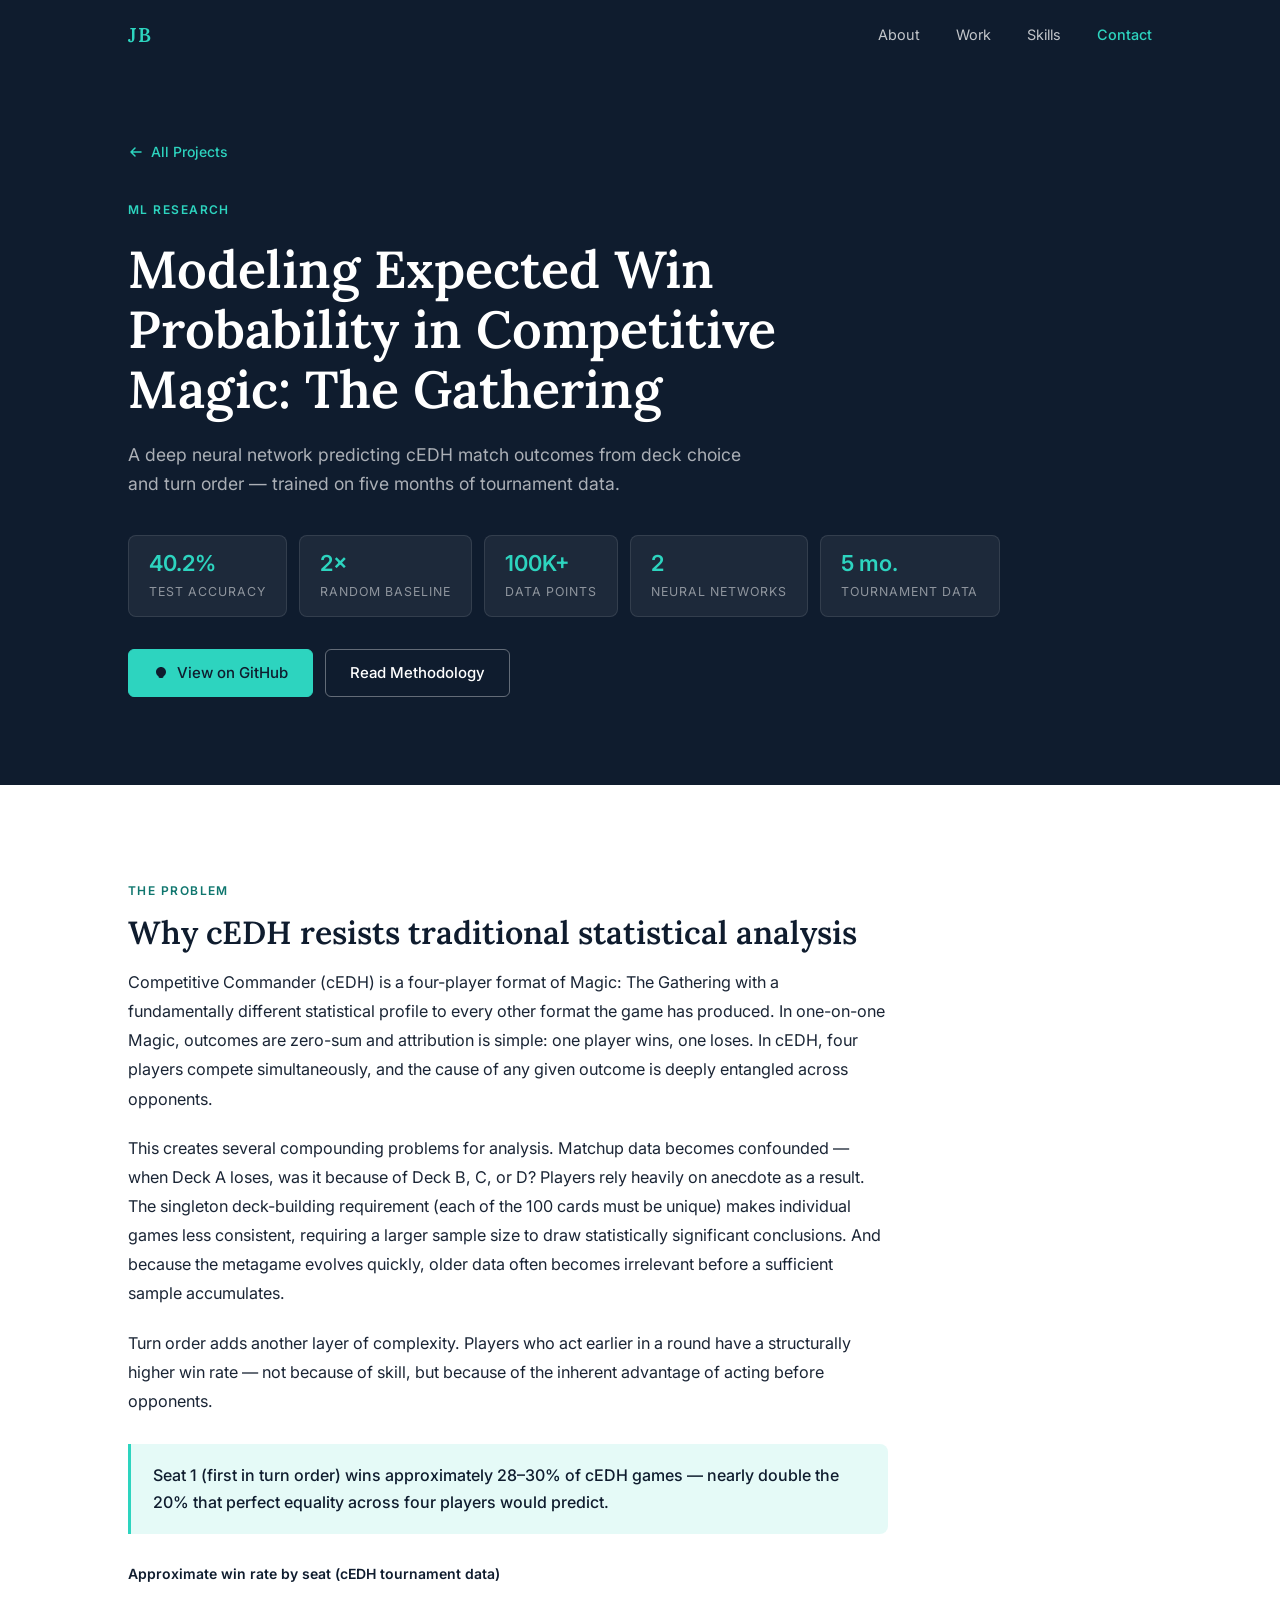
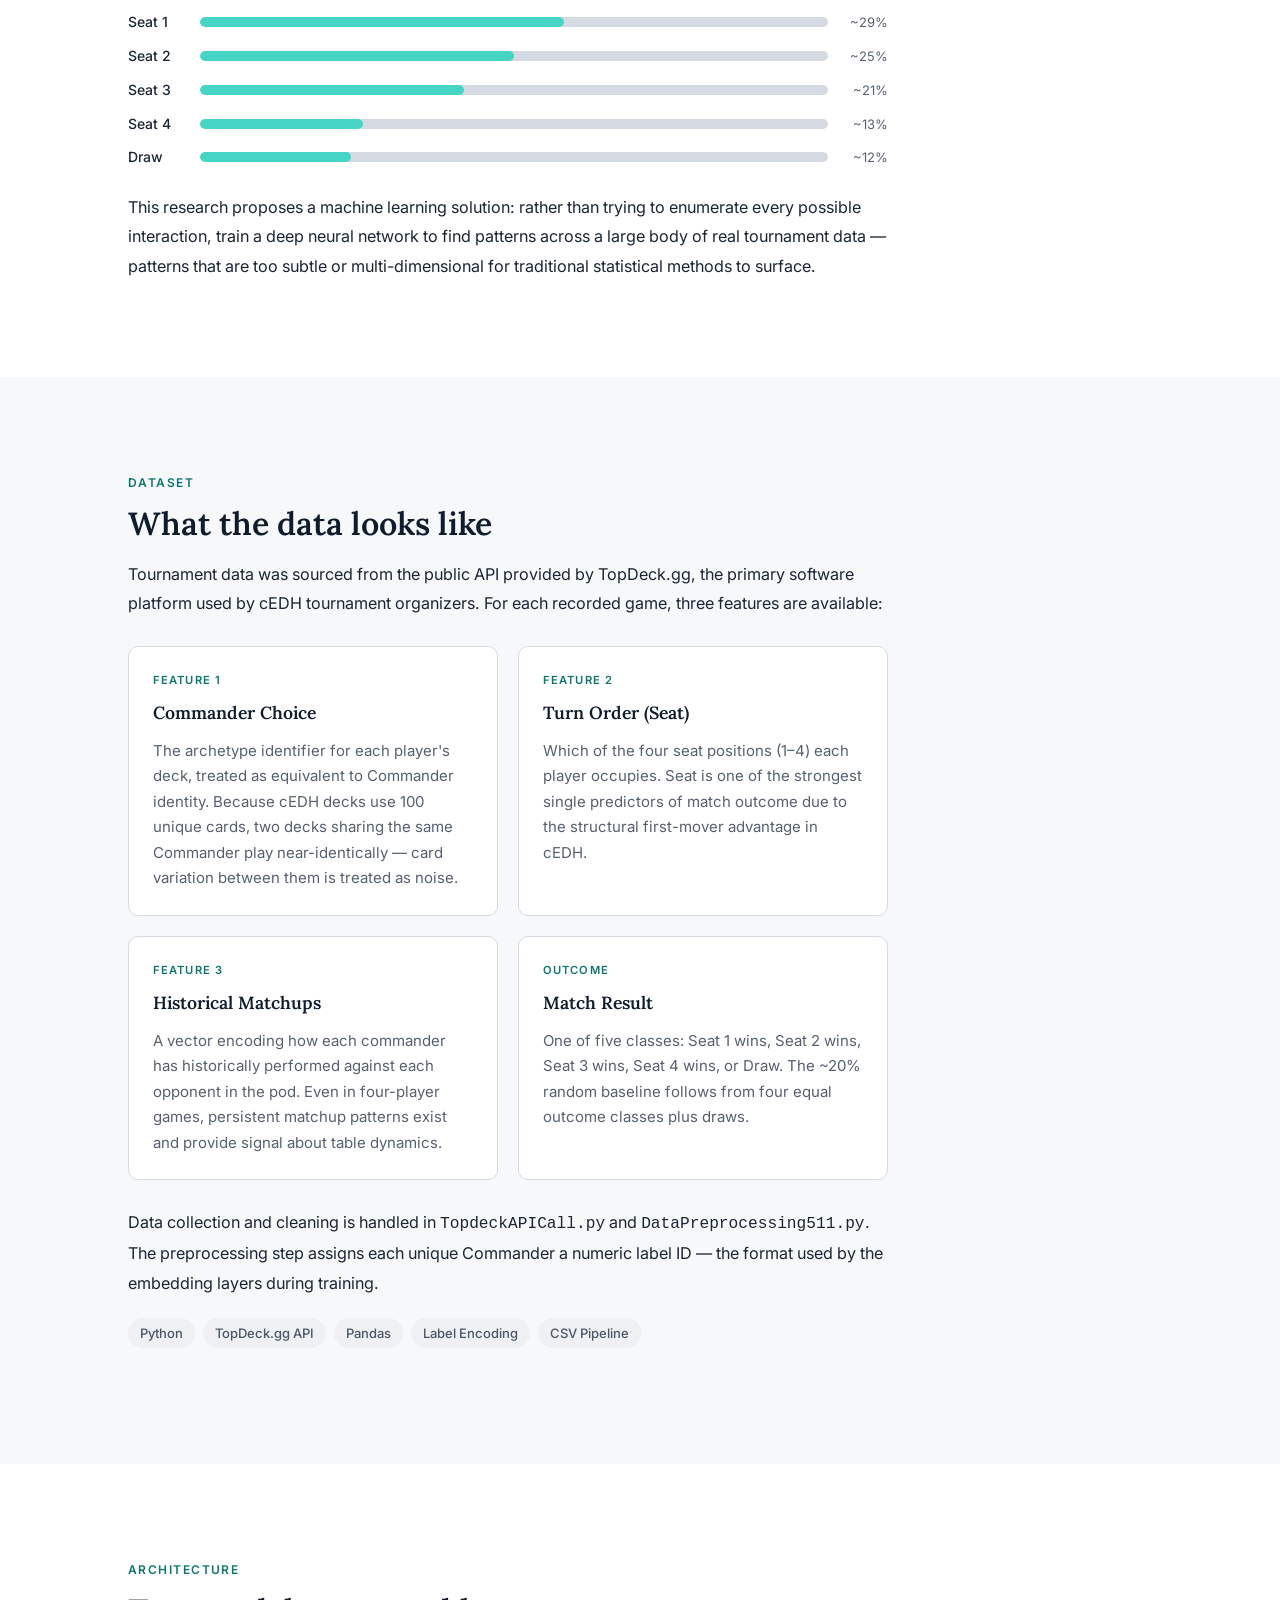
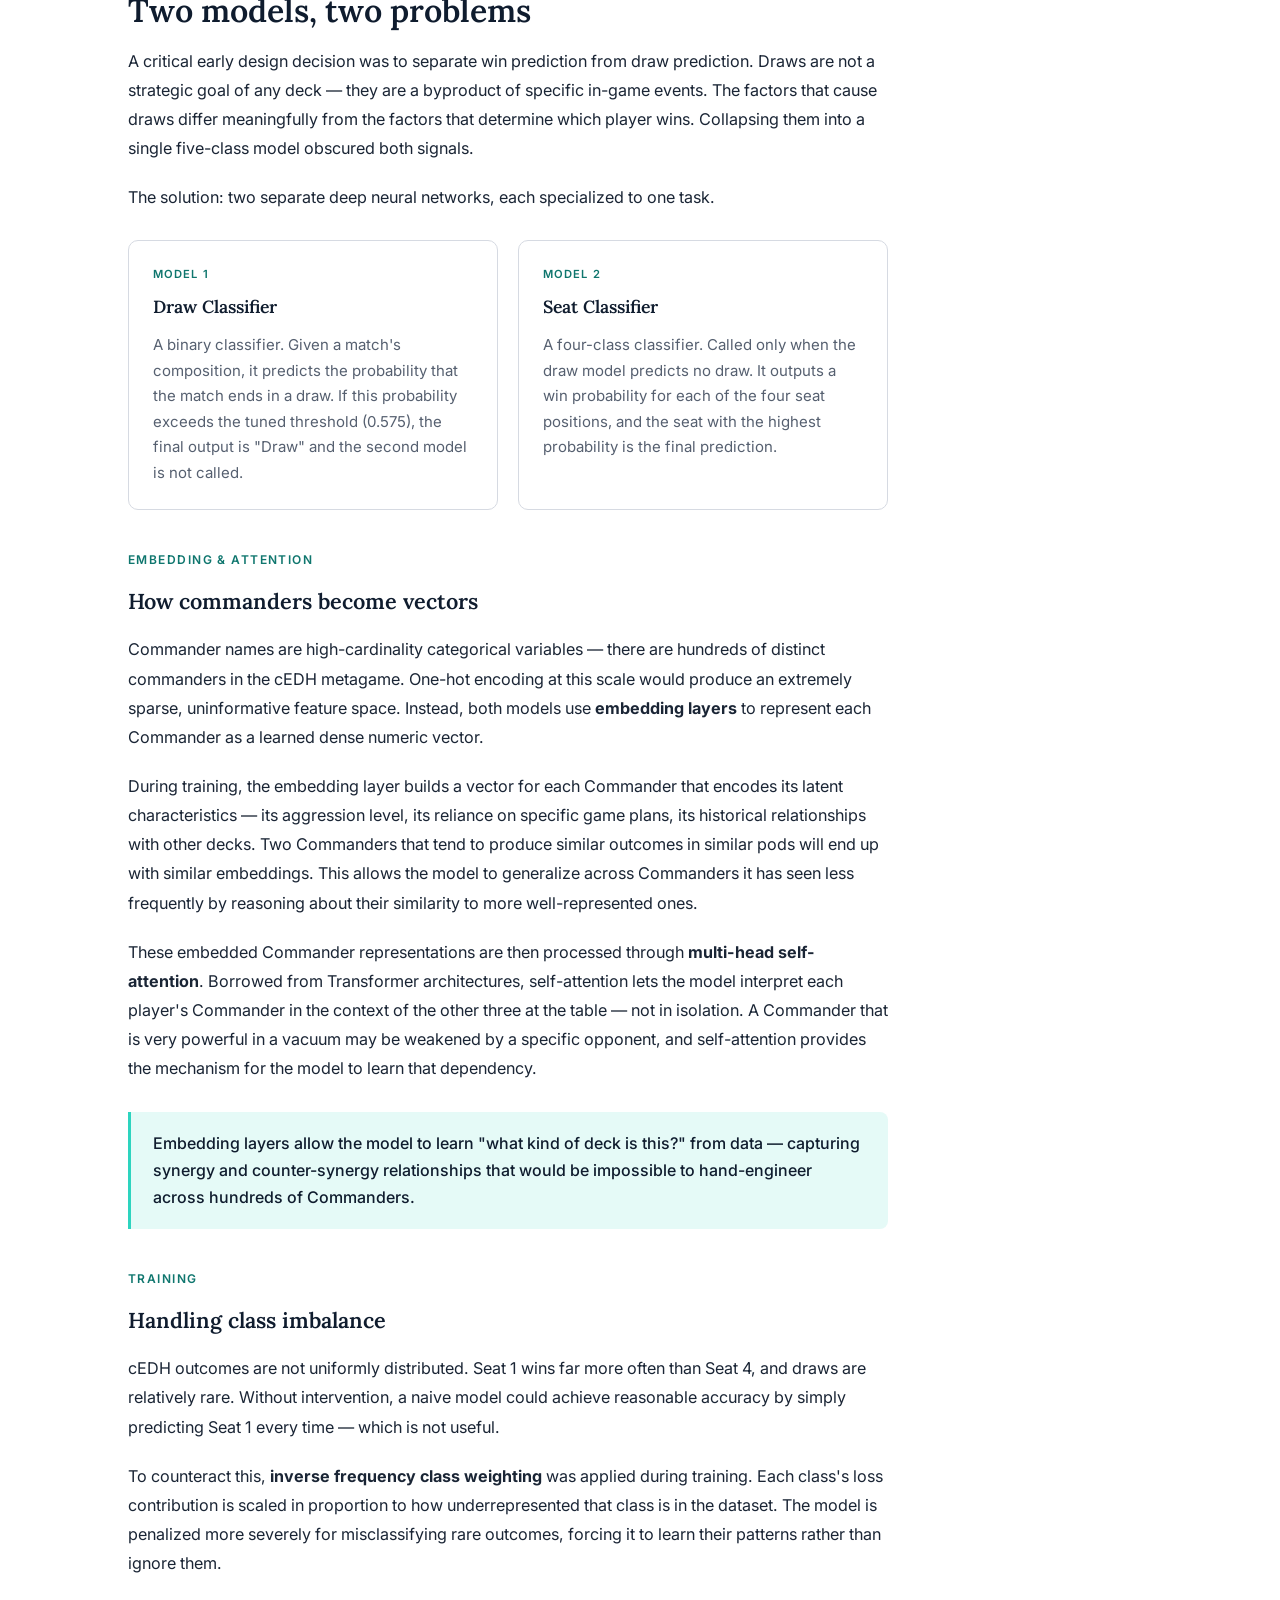
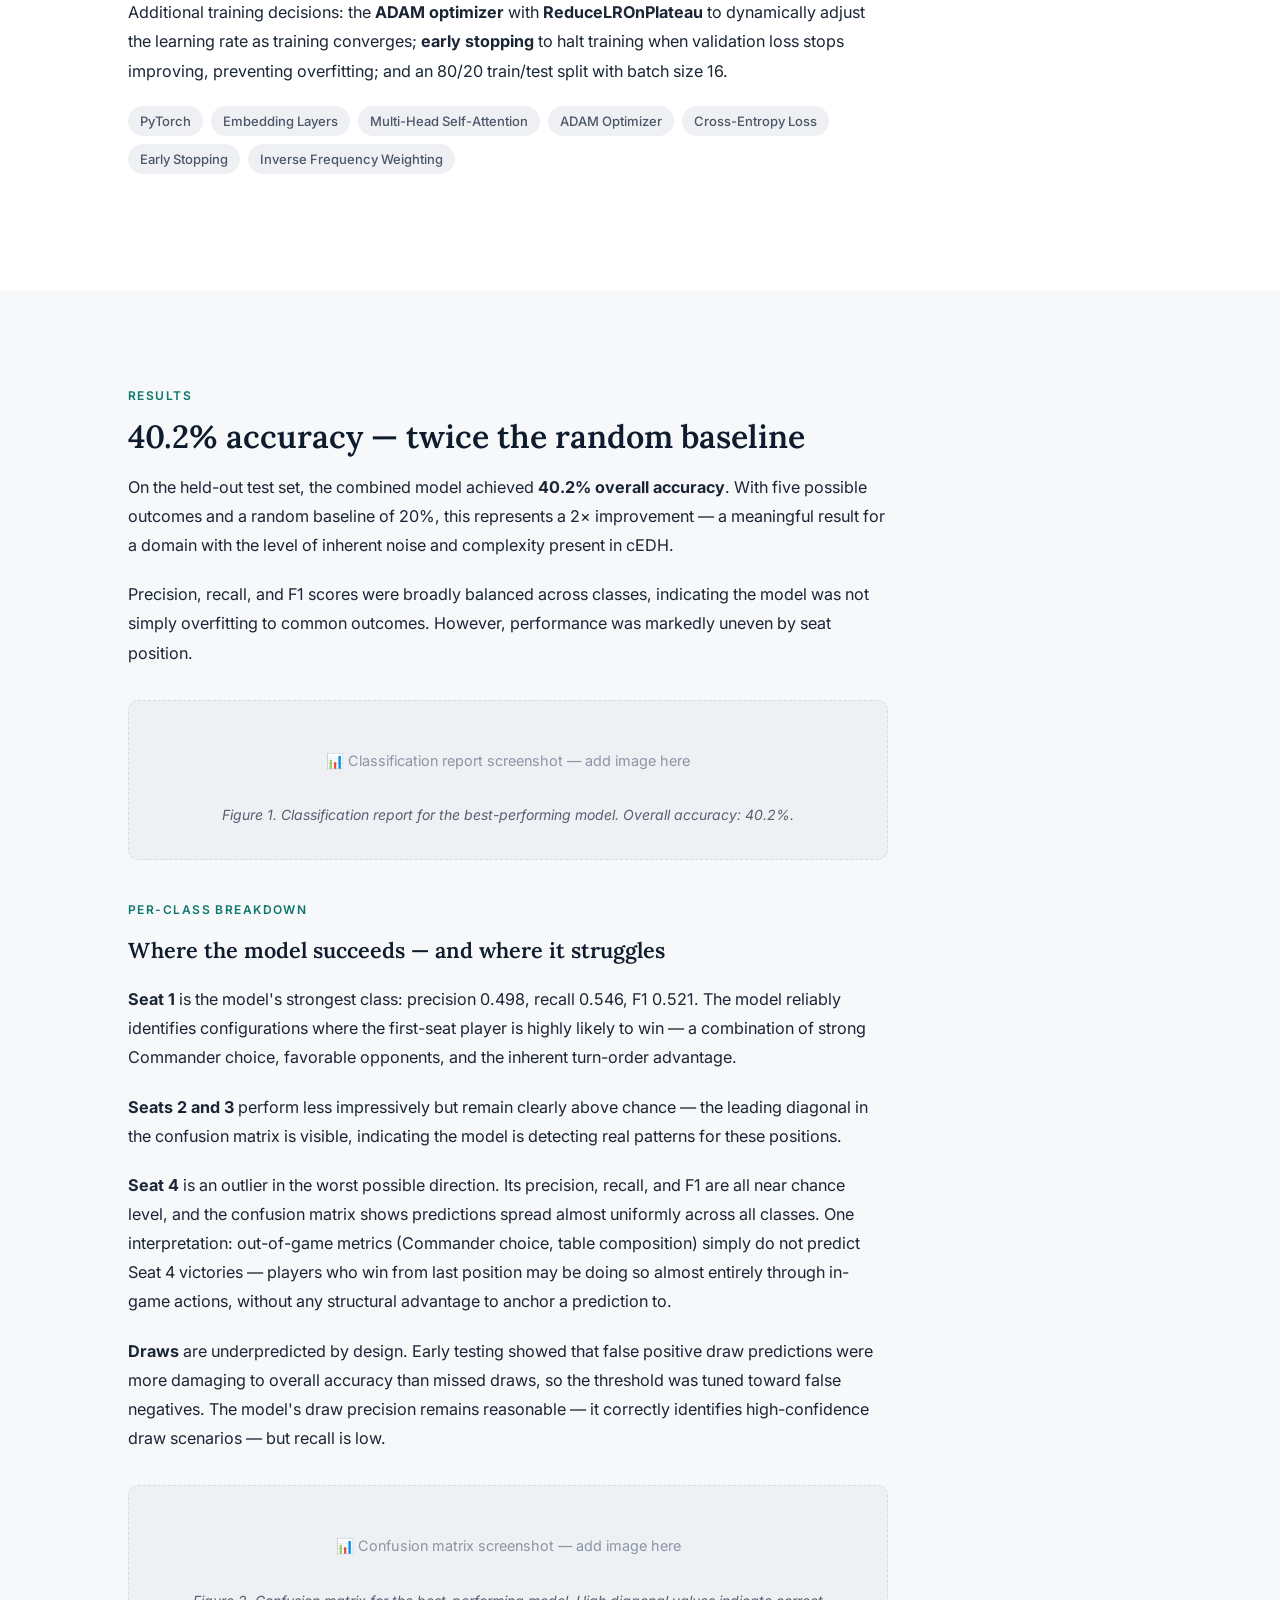
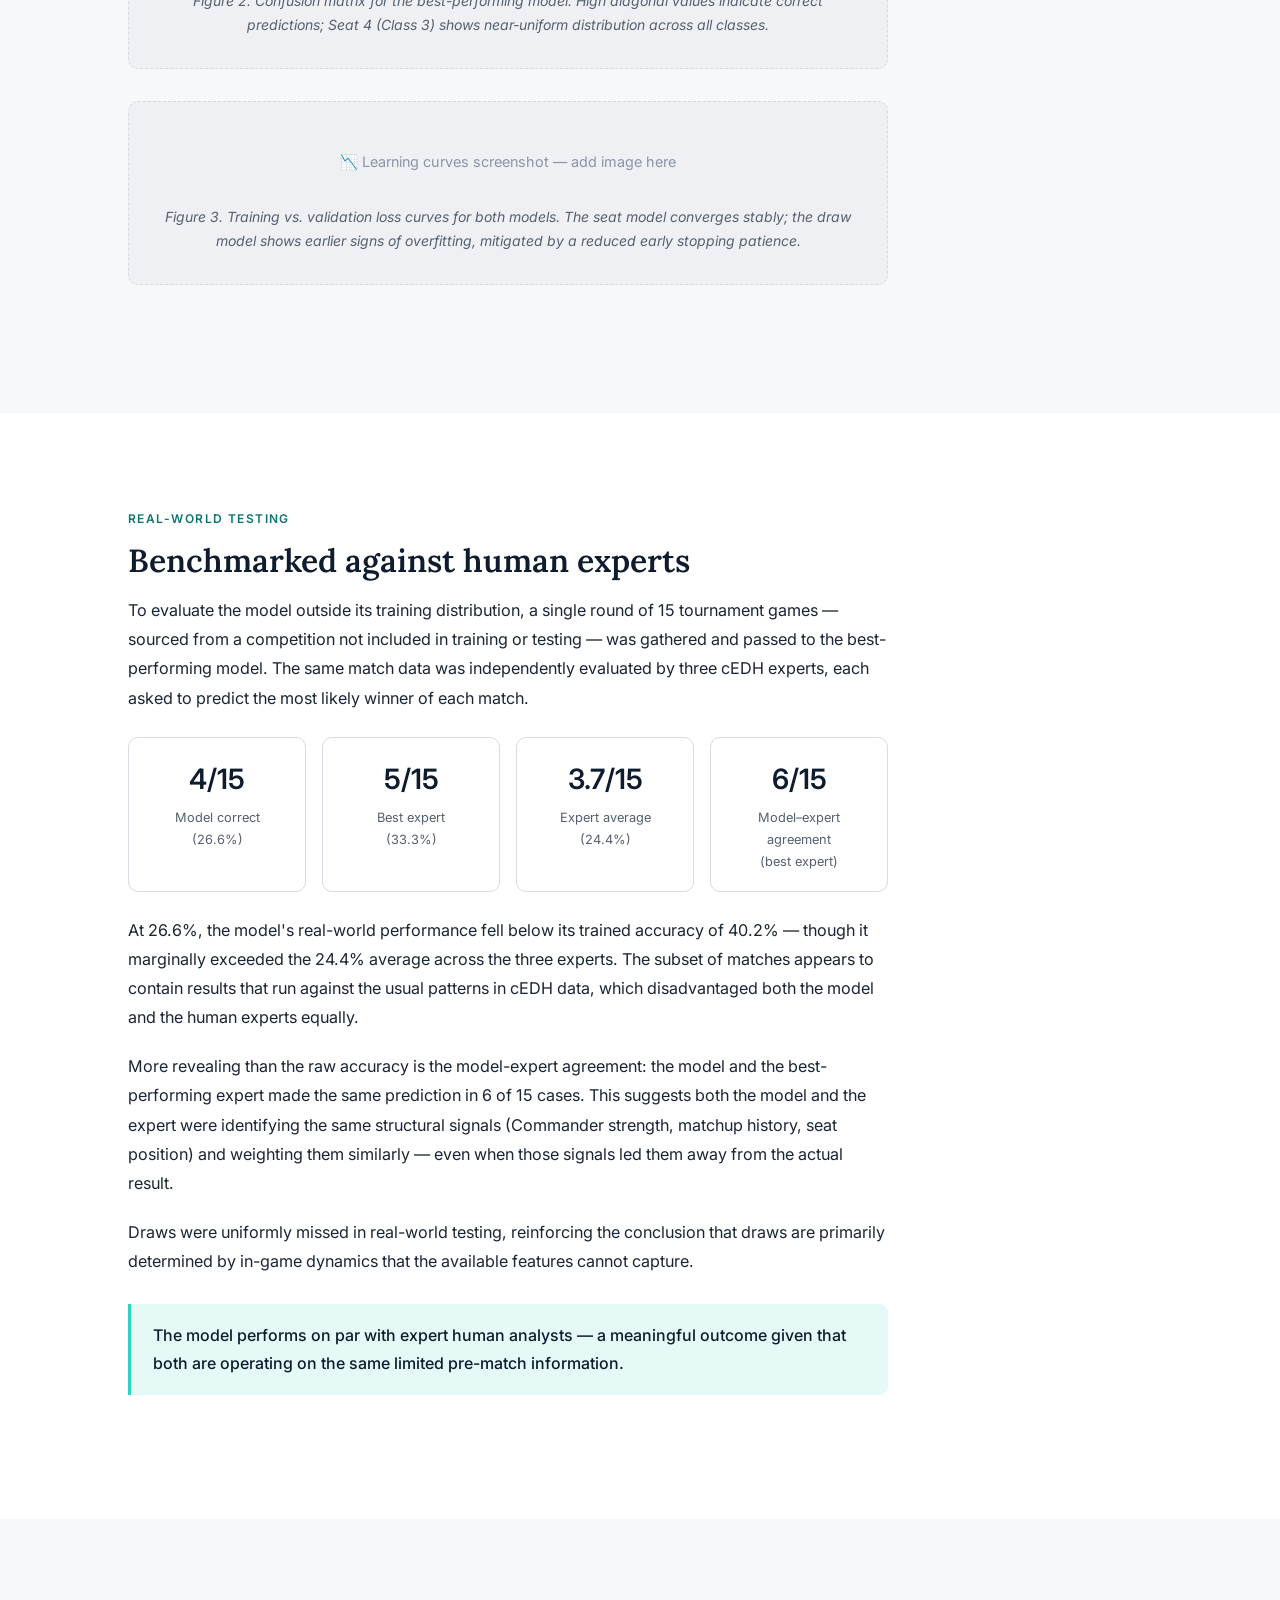
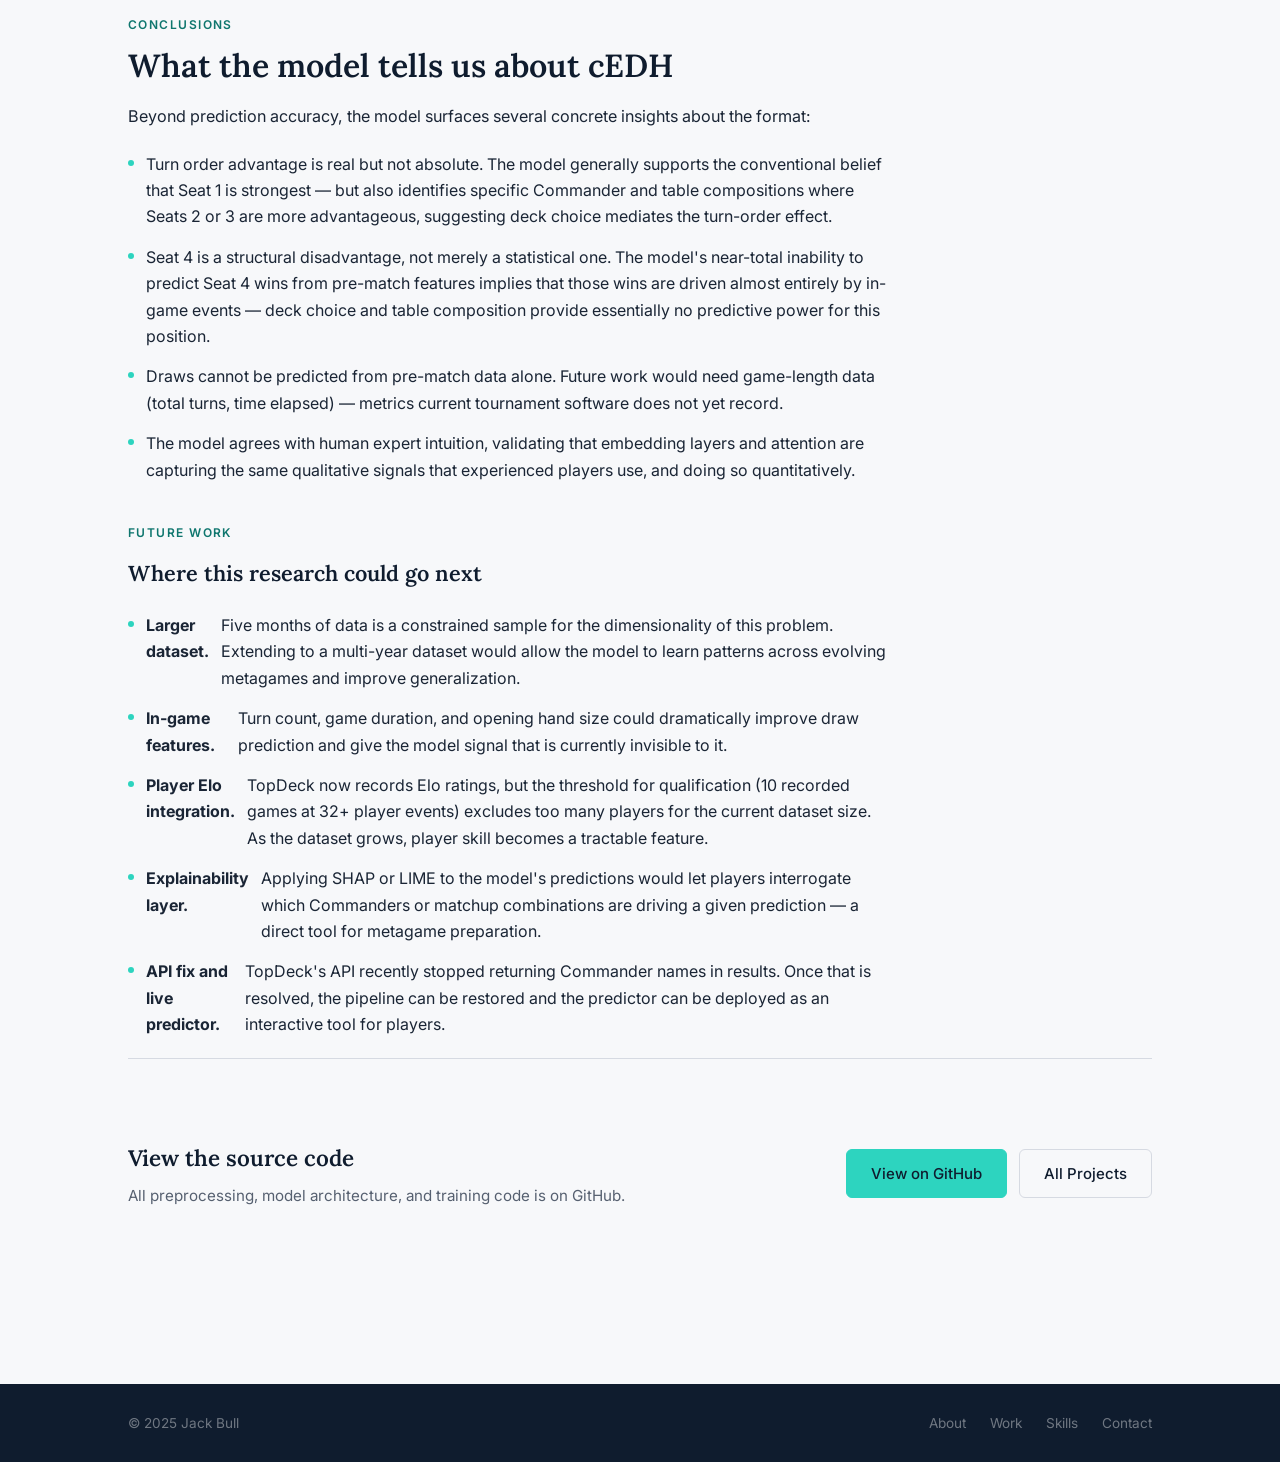
==== projects/cedh-model.html @ 24df1094 "Add cEDH model case study page Full project writeup at projects/cedh-model.html covering problem sta" ====
<!DOCTYPE html>
<html lang="en">
<head>
  <meta charset="UTF-8" />
  <meta name="viewport" content="width=device-width, initial-scale=1.0" />
  <meta name="description" content="Case study: A deep neural network predicting cEDH match outcomes from deck choice and turn order, achieving 40% accuracy — twice the baseline." />
  <title>cEDH Matchup Prediction Model — Jack Bull</title>
  <link rel="preconnect" href="https://fonts.googleapis.com" />
  <link rel="preconnect" href="https://fonts.gstatic.com" crossorigin />
  <link href="https://fonts.googleapis.com/css2?family=Inter:wght@300;400;500;600&family=Lora:ital,wght@0,400;0,600;1,400&display=swap" rel="stylesheet" />
  <link rel="stylesheet" href="../style.css" />
  <style>
    /* ─── Case study page overrides ─────────────────────────── */

    /* Nav links point back to main page */
    .nav-logo { color: var(--accent); }

    /* Case study hero — compact dark band */
    .cs-hero {
      background: var(--navy);
      padding-block: clamp(96px, 14vw, 140px) clamp(56px, 8vw, 88px);
    }

    .cs-hero .section-label { color: var(--accent); margin-bottom: 20px; }

    .cs-title {
      font-family: var(--font-serif);
      font-size: clamp(2rem, 5vw, 3.25rem);
      font-weight: 600;
      line-height: 1.15;
      color: var(--white);
      margin-bottom: 20px;
      max-width: 760px;
    }

    .cs-subtitle {
      font-size: 1.1rem;
      color: rgba(255,255,255,.65);
      max-width: 620px;
      margin-bottom: 36px;
    }

    /* Back link */
    .back-link {
      display: inline-flex;
      align-items: center;
      gap: 7px;
      font-size: .875rem;
      font-weight: 500;
      color: var(--accent);
      margin-bottom: 36px;
      transition: gap var(--transition);
    }
    .back-link:hover { gap: 11px; }
    .back-link svg { flex-shrink: 0; }

    /* Stats strip */
    .cs-stats {
      display: flex;
      flex-wrap: wrap;
      gap: 12px;
      margin-top: 8px;
    }

    .cs-stat {
      display: flex;
      flex-direction: column;
      background: rgba(255,255,255,.06);
      border: 1px solid rgba(255,255,255,.1);
      border-radius: 8px;
      padding: 14px 20px;
      min-width: 130px;
    }

    .cs-stat-value {
      font-size: 1.375rem;
      font-weight: 600;
      color: var(--accent);
      line-height: 1.2;
    }

    .cs-stat-label {
      font-size: .775rem;
      color: rgba(255,255,255,.5);
      margin-top: 4px;
      text-transform: uppercase;
      letter-spacing: .08em;
    }

    /* Hero actions */
    .cs-hero-actions { display: flex; flex-wrap: wrap; gap: 12px; margin-top: 32px; }

    .btn-outline-white {
      background: transparent;
      color: var(--white);
      border: 1.5px solid rgba(255,255,255,.35);
    }
    .btn-outline-white:hover {
      border-color: var(--white);
      background: rgba(255,255,255,.07);
    }

    /* Body sections */
    .cs-body { max-width: 760px; }

    .cs-section { padding-block: clamp(56px, 8vw, 96px); }
    .cs-section-alt { background: var(--off-white); }

    .cs-section .section-label { margin-bottom: 12px; }
    .cs-section .section-heading { font-size: clamp(1.5rem, 3vw, 2rem); margin-bottom: 16px; }

    /* Prose */
    .cs-prose p { color: var(--text); margin-bottom: 1.25rem; font-size: 1.0125rem; line-height: 1.8; }
    .cs-prose p:last-child { margin-bottom: 0; }

    /* Callout / key insight block */
    .callout {
      border-left: 3px solid var(--accent);
      background: var(--accent-dim);
      border-radius: 0 8px 8px 0;
      padding: 18px 22px;
      margin-block: 28px;
    }
    .callout p { color: var(--navy); font-weight: 500; margin: 0; }

    /* Two-model layout */
    .model-pair {
      display: grid;
      grid-template-columns: 1fr 1fr;
      gap: 20px;
      margin-block: 28px;
    }

    @media (max-width: 600px) { .model-pair { grid-template-columns: 1fr; } }

    .model-card {
      border: 1px solid var(--gray-200);
      border-radius: var(--radius);
      padding: 24px;
      background: var(--white);
    }

    .cs-section-alt .model-card { background: var(--white); }

    .model-card-label {
      font-size: .7rem;
      font-weight: 600;
      letter-spacing: .1em;
      text-transform: uppercase;
      color: var(--accent-text);
      margin-bottom: 8px;
    }

    .model-card h4 {
      font-family: var(--font-serif);
      font-size: 1.1rem;
      font-weight: 600;
      color: var(--navy);
      margin-bottom: 10px;
    }

    .model-card p { font-size: .9375rem; color: var(--text-muted); line-height: 1.7; margin: 0; }

    /* Tech tag list */
    .cs-tags {
      display: flex;
      flex-wrap: wrap;
      gap: 8px;
      margin-block: 20px;
      list-style: none;
    }

    .cs-tags li {
      font-size: .8125rem;
      font-weight: 500;
      padding: 4px 12px;
      background: var(--gray-100);
      border-radius: 20px;
      color: var(--gray-600);
    }

    /* Figure placeholder */
    .cs-figure {
      margin-block: 32px;
      border: 1.5px dashed var(--gray-200);
      border-radius: var(--radius);
      padding: 32px 24px;
      text-align: center;
      background: var(--gray-100);
    }

    .cs-figure img {
      max-width: 100%;
      border-radius: 6px;
      margin-inline: auto;
    }

    .cs-figure figcaption {
      margin-top: 14px;
      font-size: .875rem;
      color: var(--text-muted);
      font-style: italic;
    }

    .cs-figure-placeholder {
      color: var(--gray-400);
      font-size: .9rem;
      padding-block: 16px;
    }

    /* Results table */
    .cs-table-wrap { overflow-x: auto; margin-block: 28px; }

    table {
      width: 100%;
      border-collapse: collapse;
      font-size: .9rem;
    }

    thead th {
      background: var(--navy);
      color: var(--white);
      padding: 10px 14px;
      text-align: left;
      font-weight: 500;
      font-size: .8125rem;
    }

    tbody td {
      padding: 10px 14px;
      border-bottom: 1px solid var(--gray-200);
      color: var(--text);
    }

    tbody tr:last-child td { border-bottom: none; }
    tbody tr:nth-child(even) td { background: var(--gray-100); }

    .result-correct { color: var(--accent-text); font-weight: 600; }

    /* Seat win-rate visual */
    .seat-bars { display: flex; flex-direction: column; gap: 10px; margin-block: 24px; }

    .seat-bar-row { display: flex; align-items: center; gap: 12px; }

    .seat-bar-label {
      width: 60px;
      font-size: .875rem;
      font-weight: 500;
      color: var(--text);
      flex-shrink: 0;
    }

    .seat-bar-track {
      flex: 1;
      height: 10px;
      background: var(--gray-200);
      border-radius: 999px;
      overflow: hidden;
    }

    .seat-bar-fill {
      height: 100%;
      border-radius: 999px;
      background: var(--accent);
      opacity: .85;
    }

    .seat-bar-pct {
      width: 48px;
      font-size: .8125rem;
      color: var(--text-muted);
      text-align: right;
      flex-shrink: 0;
    }

    /* Limitations list */
    .cs-list {
      list-style: none;
      display: flex;
      flex-direction: column;
      gap: 14px;
      margin-block: 20px;
    }

    .cs-list li {
      display: flex;
      gap: 12px;
      align-items: flex-start;
      font-size: 1rem;
      color: var(--text);
      line-height: 1.65;
    }

    .cs-list li::before {
      content: '';
      display: block;
      width: 6px;
      height: 6px;
      border-radius: 50%;
      background: var(--accent);
      margin-top: 9px;
      flex-shrink: 0;
    }

    /* Expert comparison inline stat */
    .compare-strip {
      display: flex;
      flex-wrap: wrap;
      gap: 16px;
      margin-block: 24px;
    }

    .compare-item {
      flex: 1;
      min-width: 160px;
      border: 1px solid var(--gray-200);
      border-radius: var(--radius);
      padding: 18px 20px;
      background: var(--white);
      text-align: center;
    }

    .compare-item-value {
      font-size: 1.75rem;
      font-weight: 600;
      color: var(--navy);
    }

    .compare-item-label {
      font-size: .8rem;
      color: var(--text-muted);
      margin-top: 4px;
    }

    /* Page footer spacing */
    .cs-footer-cta {
      display: flex;
      flex-wrap: wrap;
      align-items: center;
      justify-content: space-between;
      gap: 24px;
      padding-block: clamp(48px, 7vw, 80px);
      border-top: 1px solid var(--gray-200);
    }

    .cs-footer-cta-text h3 {
      font-family: var(--font-serif);
      font-size: 1.4rem;
      font-weight: 600;
      color: var(--navy);
      margin-bottom: 6px;
    }

    .cs-footer-cta-text p { font-size: .95rem; color: var(--text-muted); margin: 0; }

    .cs-footer-cta-actions { display: flex; gap: 12px; flex-wrap: wrap; }
  </style>
</head>
<body>

  <a href="../index.html#main-content" class="skip-link">Skip to main content</a>

  <!-- Navigation -->
  <header class="site-header scrolled" id="site-header">
    <nav class="nav container" aria-label="Primary navigation">
      <a href="../index.html" class="nav-logo">JB</a>
      <button class="nav-toggle" id="nav-toggle" aria-label="Toggle navigation" aria-expanded="false" aria-controls="nav-links">
        <span></span><span></span><span></span>
      </button>
      <ul class="nav-links" id="nav-links" role="list">
        <li><a href="../index.html#about">About</a></li>
        <li><a href="../index.html#work">Work</a></li>
        <li><a href="../index.html#skills">Skills</a></li>
        <li><a href="../index.html#contact" class="nav-cta">Contact</a></li>
      </ul>
    </nav>
  </header>

  <main id="main-content">

    <!-- Hero -->
    <section class="cs-hero" aria-label="Project overview">
      <div class="container">

        <a href="../index.html#work" class="back-link" aria-label="Back to all projects">
          <svg width="16" height="16" viewBox="0 0 16 16" fill="none" aria-hidden="true">
            <path d="M13 8H3M7 12L3 8L7 4" stroke="currentColor" stroke-width="1.5" stroke-linecap="round" stroke-linejoin="round"/>
          </svg>
          All Projects
        </a>

        <div class="section-label">ML Research</div>
        <h1 class="cs-title">Modeling Expected Win Probability in Competitive Magic: The Gathering</h1>
        <p class="cs-subtitle">A deep neural network predicting cEDH match outcomes from deck choice and turn order — trained on five months of tournament data.</p>

        <div class="cs-stats" role="list" aria-label="Project key figures">
          <div class="cs-stat" role="listitem">
            <span class="cs-stat-value">40.2%</span>
            <span class="cs-stat-label">Test Accuracy</span>
          </div>
          <div class="cs-stat" role="listitem">
            <span class="cs-stat-value">2×</span>
            <span class="cs-stat-label">Random Baseline</span>
          </div>
          <div class="cs-stat" role="listitem">
            <span class="cs-stat-value">100K+</span>
            <span class="cs-stat-label">Data Points</span>
          </div>
          <div class="cs-stat" role="listitem">
            <span class="cs-stat-value">2</span>
            <span class="cs-stat-label">Neural Networks</span>
          </div>
          <div class="cs-stat" role="listitem">
            <span class="cs-stat-value">5 mo.</span>
            <span class="cs-stat-label">Tournament Data</span>
          </div>
        </div>

        <div class="cs-hero-actions">
          <a href="https://github.com/Plebeian01/cEDH_Matchup_Prediction_Tool" target="_blank" rel="noopener noreferrer" class="btn btn-primary" aria-label="View source code on GitHub (opens in new tab)">
            <svg width="16" height="16" viewBox="0 0 16 16" fill="none" aria-hidden="true">
              <path d="M6 12c0 .55.45 1 1 1h2c.55 0 1-.45 1-1v-1H6v1zM8 2C5.24 2 3 4.24 3 7c0 1.85 1.01 3.47 2.5 4.33V12c0 .28.22.5.5.5h4c.28 0 .5-.22.5-.5v-.67C11.99 10.47 13 8.85 13 7c0-2.76-2.24-5-5-5z" fill="currentColor"/>
            </svg>
            View on GitHub
          </a>
          <a href="#methodology" class="btn btn-outline-white">Read Methodology</a>
        </div>

      </div>
    </section>

    <!-- Problem -->
    <section class="cs-section" id="problem" aria-label="Problem statement">
      <div class="container">
        <div class="cs-body">
          <div class="section-label reveal">The Problem</div>
          <h2 class="section-heading reveal">Why cEDH resists traditional statistical analysis</h2>

          <div class="cs-prose reveal">
            <p>Competitive Commander (cEDH) is a four-player format of Magic: The Gathering with a fundamentally different statistical profile to every other format the game has produced. In one-on-one Magic, outcomes are zero-sum and attribution is simple: one player wins, one loses. In cEDH, four players compete simultaneously, and the cause of any given outcome is deeply entangled across opponents.</p>

            <p>This creates several compounding problems for analysis. Matchup data becomes confounded — when Deck A loses, was it because of Deck B, C, or D? Players rely heavily on anecdote as a result. The singleton deck-building requirement (each of the 100 cards must be unique) makes individual games less consistent, requiring a larger sample size to draw statistically significant conclusions. And because the metagame evolves quickly, older data often becomes irrelevant before a sufficient sample accumulates.</p>

            <p>Turn order adds another layer of complexity. Players who act earlier in a round have a structurally higher win rate — not because of skill, but because of the inherent advantage of acting before opponents.</p>
          </div>

          <div class="callout reveal" role="note">
            <p>Seat 1 (first in turn order) wins approximately 28–30% of cEDH games — nearly double the 20% that perfect equality across four players would predict.</p>
          </div>

          <!-- Seat win-rate visual -->
          <div class="reveal" aria-label="Win rate by seat position">
            <p style="font-size:.875rem;font-weight:600;color:var(--navy);margin-bottom:14px;">Approximate win rate by seat (cEDH tournament data)</p>
            <div class="seat-bars" role="list">
              <div class="seat-bar-row" role="listitem">
                <span class="seat-bar-label">Seat 1</span>
                <div class="seat-bar-track"><div class="seat-bar-fill" style="width:58%" aria-hidden="true"></div></div>
                <span class="seat-bar-pct">~29%</span>
              </div>
              <div class="seat-bar-row" role="listitem">
                <span class="seat-bar-label">Seat 2</span>
                <div class="seat-bar-track"><div class="seat-bar-fill" style="width:50%" aria-hidden="true"></div></div>
                <span class="seat-bar-pct">~25%</span>
              </div>
              <div class="seat-bar-row" role="listitem">
                <span class="seat-bar-label">Seat 3</span>
                <div class="seat-bar-track"><div class="seat-bar-fill" style="width:42%" aria-hidden="true"></div></div>
                <span class="seat-bar-pct">~21%</span>
              </div>
              <div class="seat-bar-row" role="listitem">
                <span class="seat-bar-label">Seat 4</span>
                <div class="seat-bar-track"><div class="seat-bar-fill" style="width:26%" aria-hidden="true"></div></div>
                <span class="seat-bar-pct">~13%</span>
              </div>
              <div class="seat-bar-row" role="listitem">
                <span class="seat-bar-label">Draw</span>
                <div class="seat-bar-track"><div class="seat-bar-fill" style="width:24%" aria-hidden="true"></div></div>
                <span class="seat-bar-pct">~12%</span>
              </div>
            </div>
          </div>

          <div class="cs-prose reveal">
            <p style="margin-top:24px;">This research proposes a machine learning solution: rather than trying to enumerate every possible interaction, train a deep neural network to find patterns across a large body of real tournament data — patterns that are too subtle or multi-dimensional for traditional statistical methods to surface.</p>
          </div>
        </div>
      </div>
    </section>

    <!-- Dataset -->
    <section class="cs-section cs-section-alt" id="dataset" aria-label="Dataset and data pipeline">
      <div class="container">
        <div class="cs-body">
          <div class="section-label reveal">Dataset</div>
          <h2 class="section-heading reveal">What the data looks like</h2>

          <div class="cs-prose reveal">
            <p>Tournament data was sourced from the public API provided by TopDeck.gg, the primary software platform used by cEDH tournament organizers. For each recorded game, three features are available:</p>
          </div>

          <div class="model-pair reveal">
            <div class="model-card">
              <div class="model-card-label">Feature 1</div>
              <h4>Commander Choice</h4>
              <p>The archetype identifier for each player's deck, treated as equivalent to Commander identity. Because cEDH decks use 100 unique cards, two decks sharing the same Commander play near-identically — card variation between them is treated as noise.</p>
            </div>
            <div class="model-card">
              <div class="model-card-label">Feature 2</div>
              <h4>Turn Order (Seat)</h4>
              <p>Which of the four seat positions (1–4) each player occupies. Seat is one of the strongest single predictors of match outcome due to the structural first-mover advantage in cEDH.</p>
            </div>
            <div class="model-card">
              <div class="model-card-label">Feature 3</div>
              <h4>Historical Matchups</h4>
              <p>A vector encoding how each commander has historically performed against each opponent in the pod. Even in four-player games, persistent matchup patterns exist and provide signal about table dynamics.</p>
            </div>
            <div class="model-card">
              <div class="model-card-label">Outcome</div>
              <h4>Match Result</h4>
              <p>One of five classes: Seat 1 wins, Seat 2 wins, Seat 3 wins, Seat 4 wins, or Draw. The ~20% random baseline follows from four equal outcome classes plus draws.</p>
            </div>
          </div>

          <div class="cs-prose reveal">
            <p>Data collection and cleaning is handled in <code>TopdeckAPICall.py</code> and <code>DataPreprocessing511.py</code>. The preprocessing step assigns each unique Commander a numeric label ID — the format used by the embedding layers during training.</p>
          </div>

          <ul class="cs-tags reveal" role="list" aria-label="Technologies used">
            <li>Python</li>
            <li>TopDeck.gg API</li>
            <li>Pandas</li>
            <li>Label Encoding</li>
            <li>CSV Pipeline</li>
          </ul>
        </div>
      </div>
    </section>

    <!-- Methodology -->
    <section class="cs-section" id="methodology" aria-label="Model architecture and methodology">
      <div class="container">
        <div class="cs-body">
          <div class="section-label reveal">Architecture</div>
          <h2 class="section-heading reveal">Two models, two problems</h2>

          <div class="cs-prose reveal">
            <p>A critical early design decision was to separate win prediction from draw prediction. Draws are not a strategic goal of any deck — they are a byproduct of specific in-game events. The factors that cause draws differ meaningfully from the factors that determine which player wins. Collapsing them into a single five-class model obscured both signals.</p>
            <p>The solution: two separate deep neural networks, each specialized to one task.</p>
          </div>

          <div class="model-pair reveal">
            <div class="model-card">
              <div class="model-card-label">Model 1</div>
              <h4>Draw Classifier</h4>
              <p>A binary classifier. Given a match's composition, it predicts the probability that the match ends in a draw. If this probability exceeds the tuned threshold (0.575), the final output is "Draw" and the second model is not called.</p>
            </div>
            <div class="model-card">
              <div class="model-card-label">Model 2</div>
              <h4>Seat Classifier</h4>
              <p>A four-class classifier. Called only when the draw model predicts no draw. It outputs a win probability for each of the four seat positions, and the seat with the highest probability is the final prediction.</p>
            </div>
          </div>

          <div class="section-label reveal" style="margin-top:40px;">Embedding &amp; Attention</div>
          <h3 class="reveal" style="font-family:var(--font-serif);font-size:1.35rem;font-weight:600;color:var(--navy);margin-bottom:16px;">How commanders become vectors</h3>

          <div class="cs-prose reveal">
            <p>Commander names are high-cardinality categorical variables — there are hundreds of distinct commanders in the cEDH metagame. One-hot encoding at this scale would produce an extremely sparse, uninformative feature space. Instead, both models use <strong>embedding layers</strong> to represent each Commander as a learned dense numeric vector.</p>
            <p>During training, the embedding layer builds a vector for each Commander that encodes its latent characteristics — its aggression level, its reliance on specific game plans, its historical relationships with other decks. Two Commanders that tend to produce similar outcomes in similar pods will end up with similar embeddings. This allows the model to generalize across Commanders it has seen less frequently by reasoning about their similarity to more well-represented ones.</p>
            <p>These embedded Commander representations are then processed through <strong>multi-head self-attention</strong>. Borrowed from Transformer architectures, self-attention lets the model interpret each player's Commander in the context of the other three at the table — not in isolation. A Commander that is very powerful in a vacuum may be weakened by a specific opponent, and self-attention provides the mechanism for the model to learn that dependency.</p>
          </div>

          <div class="callout reveal" role="note">
            <p>Embedding layers allow the model to learn "what kind of deck is this?" from data — capturing synergy and counter-synergy relationships that would be impossible to hand-engineer across hundreds of Commanders.</p>
          </div>

          <div class="section-label reveal" style="margin-top:40px;">Training</div>
          <h3 class="reveal" style="font-family:var(--font-serif);font-size:1.35rem;font-weight:600;color:var(--navy);margin-bottom:16px;">Handling class imbalance</h3>

          <div class="cs-prose reveal">
            <p>cEDH outcomes are not uniformly distributed. Seat 1 wins far more often than Seat 4, and draws are relatively rare. Without intervention, a naive model could achieve reasonable accuracy by simply predicting Seat 1 every time — which is not useful.</p>
            <p>To counteract this, <strong>inverse frequency class weighting</strong> was applied during training. Each class's loss contribution is scaled in proportion to how underrepresented that class is in the dataset. The model is penalized more severely for misclassifying rare outcomes, forcing it to learn their patterns rather than ignore them.</p>
            <p>Additional training decisions: the <strong>ADAM optimizer</strong> with <strong>ReduceLROnPlateau</strong> to dynamically adjust the learning rate as training converges; <strong>early stopping</strong> to halt training when validation loss stops improving, preventing overfitting; and an 80/20 train/test split with batch size 16.</p>
          </div>

          <ul class="cs-tags reveal" role="list" aria-label="Technologies used in training">
            <li>PyTorch</li>
            <li>Embedding Layers</li>
            <li>Multi-Head Self-Attention</li>
            <li>ADAM Optimizer</li>
            <li>Cross-Entropy Loss</li>
            <li>Early Stopping</li>
            <li>Inverse Frequency Weighting</li>
          </ul>
        </div>
      </div>
    </section>

    <!-- Results -->
    <section class="cs-section cs-section-alt" id="results" aria-label="Results and analysis">
      <div class="container">
        <div class="cs-body">
          <div class="section-label reveal">Results</div>
          <h2 class="section-heading reveal">40.2% accuracy — twice the random baseline</h2>

          <div class="cs-prose reveal">
            <p>On the held-out test set, the combined model achieved <strong>40.2% overall accuracy</strong>. With five possible outcomes and a random baseline of 20%, this represents a 2× improvement — a meaningful result for a domain with the level of inherent noise and complexity present in cEDH.</p>
            <p>Precision, recall, and F1 scores were broadly balanced across classes, indicating the model was not simply overfitting to common outcomes. However, performance was markedly uneven by seat position.</p>
          </div>

          <figure class="cs-figure reveal" aria-label="Classification report figure">
            <div class="cs-figure-placeholder">
              <p style="margin:0;color:var(--gray-400);">📊 Classification report screenshot — add image here</p>
            </div>
            <figcaption>Figure 1. Classification report for the best-performing model. Overall accuracy: 40.2%.</figcaption>
          </figure>

          <div class="section-label reveal" style="margin-top:40px;">Per-class breakdown</div>
          <h3 class="reveal" style="font-family:var(--font-serif);font-size:1.35rem;font-weight:600;color:var(--navy);margin-bottom:16px;">Where the model succeeds — and where it struggles</h3>

          <div class="cs-prose reveal">
            <p><strong>Seat 1</strong> is the model's strongest class: precision 0.498, recall 0.546, F1 0.521. The model reliably identifies configurations where the first-seat player is highly likely to win — a combination of strong Commander choice, favorable opponents, and the inherent turn-order advantage.</p>
            <p><strong>Seats 2 and 3</strong> perform less impressively but remain clearly above chance — the leading diagonal in the confusion matrix is visible, indicating the model is detecting real patterns for these positions.</p>
            <p><strong>Seat 4</strong> is an outlier in the worst possible direction. Its precision, recall, and F1 are all near chance level, and the confusion matrix shows predictions spread almost uniformly across all classes. One interpretation: out-of-game metrics (Commander choice, table composition) simply do not predict Seat 4 victories — players who win from last position may be doing so almost entirely through in-game actions, without any structural advantage to anchor a prediction to.</p>
            <p><strong>Draws</strong> are underpredicted by design. Early testing showed that false positive draw predictions were more damaging to overall accuracy than missed draws, so the threshold was tuned toward false negatives. The model's draw precision remains reasonable — it correctly identifies high-confidence draw scenarios — but recall is low.</p>
          </div>

          <figure class="cs-figure reveal" aria-label="Confusion matrix figure">
            <div class="cs-figure-placeholder">
              <p style="margin:0;color:var(--gray-400);">📊 Confusion matrix screenshot — add image here</p>
            </div>
            <figcaption>Figure 2. Confusion matrix for the best-performing model. High diagonal values indicate correct predictions; Seat 4 (Class 3) shows near-uniform distribution across all classes.</figcaption>
          </figure>

          <figure class="cs-figure reveal" aria-label="Learning curves figure">
            <div class="cs-figure-placeholder">
              <p style="margin:0;color:var(--gray-400);">📉 Learning curves screenshot — add image here</p>
            </div>
            <figcaption>Figure 3. Training vs. validation loss curves for both models. The seat model converges stably; the draw model shows earlier signs of overfitting, mitigated by a reduced early stopping patience.</figcaption>
          </figure>
        </div>
      </div>
    </section>

    <!-- Real-world testing -->
    <section class="cs-section" id="real-world" aria-label="Real-world testing">
      <div class="container">
        <div class="cs-body">
          <div class="section-label reveal">Real-World Testing</div>
          <h2 class="section-heading reveal">Benchmarked against human experts</h2>

          <div class="cs-prose reveal">
            <p>To evaluate the model outside its training distribution, a single round of 15 tournament games — sourced from a competition not included in training or testing — was gathered and passed to the best-performing model. The same match data was independently evaluated by three cEDH experts, each asked to predict the most likely winner of each match.</p>
          </div>

          <div class="compare-strip reveal" role="list" aria-label="Accuracy comparison">
            <div class="compare-item" role="listitem">
              <div class="compare-item-value">4/15</div>
              <div class="compare-item-label">Model correct<br>(26.6%)</div>
            </div>
            <div class="compare-item" role="listitem">
              <div class="compare-item-value">5/15</div>
              <div class="compare-item-label">Best expert<br>(33.3%)</div>
            </div>
            <div class="compare-item" role="listitem">
              <div class="compare-item-value">3.7/15</div>
              <div class="compare-item-label">Expert average<br>(24.4%)</div>
            </div>
            <div class="compare-item" role="listitem">
              <div class="compare-item-value">6/15</div>
              <div class="compare-item-label">Model–expert agreement<br>(best expert)</div>
            </div>
          </div>

          <div class="cs-prose reveal">
            <p>At 26.6%, the model's real-world performance fell below its trained accuracy of 40.2% — though it marginally exceeded the 24.4% average across the three experts. The subset of matches appears to contain results that run against the usual patterns in cEDH data, which disadvantaged both the model and the human experts equally.</p>
            <p>More revealing than the raw accuracy is the model-expert agreement: the model and the best-performing expert made the same prediction in 6 of 15 cases. This suggests both the model and the expert were identifying the same structural signals (Commander strength, matchup history, seat position) and weighting them similarly — even when those signals led them away from the actual result.</p>
            <p>Draws were uniformly missed in real-world testing, reinforcing the conclusion that draws are primarily determined by in-game dynamics that the available features cannot capture.</p>
          </div>

          <div class="callout reveal" role="note">
            <p>The model performs on par with expert human analysts — a meaningful outcome given that both are operating on the same limited pre-match information.</p>
          </div>
        </div>
      </div>
    </section>

    <!-- Conclusions -->
    <section class="cs-section cs-section-alt" id="conclusions" aria-label="Conclusions and future work">
      <div class="container">
        <div class="cs-body">
          <div class="section-label reveal">Conclusions</div>
          <h2 class="section-heading reveal">What the model tells us about cEDH</h2>

          <div class="cs-prose reveal">
            <p>Beyond prediction accuracy, the model surfaces several concrete insights about the format:</p>
          </div>

          <ul class="cs-list reveal" aria-label="Key findings">
            <li>Turn order advantage is real but not absolute. The model generally supports the conventional belief that Seat 1 is strongest — but also identifies specific Commander and table compositions where Seats 2 or 3 are more advantageous, suggesting deck choice mediates the turn-order effect.</li>
            <li>Seat 4 is a structural disadvantage, not merely a statistical one. The model's near-total inability to predict Seat 4 wins from pre-match features implies that those wins are driven almost entirely by in-game events — deck choice and table composition provide essentially no predictive power for this position.</li>
            <li>Draws cannot be predicted from pre-match data alone. Future work would need game-length data (total turns, time elapsed) — metrics current tournament software does not yet record.</li>
            <li>The model agrees with human expert intuition, validating that embedding layers and attention are capturing the same qualitative signals that experienced players use, and doing so quantitatively.</li>
          </ul>

          <div class="section-label reveal" style="margin-top:40px;">Future Work</div>
          <h3 class="reveal" style="font-family:var(--font-serif);font-size:1.35rem;font-weight:600;color:var(--navy);margin-bottom:16px;">Where this research could go next</h3>

          <ul class="cs-list reveal" aria-label="Future research directions">
            <li><strong>Larger dataset.</strong> Five months of data is a constrained sample for the dimensionality of this problem. Extending to a multi-year dataset would allow the model to learn patterns across evolving metagames and improve generalization.</li>
            <li><strong>In-game features.</strong> Turn count, game duration, and opening hand size could dramatically improve draw prediction and give the model signal that is currently invisible to it.</li>
            <li><strong>Player Elo integration.</strong> TopDeck now records Elo ratings, but the threshold for qualification (10 recorded games at 32+ player events) excludes too many players for the current dataset size. As the dataset grows, player skill becomes a tractable feature.</li>
            <li><strong>Explainability layer.</strong> Applying SHAP or LIME to the model's predictions would let players interrogate which Commanders or matchup combinations are driving a given prediction — a direct tool for metagame preparation.</li>
            <li><strong>API fix and live predictor.</strong> TopDeck's API recently stopped returning Commander names in results. Once that is resolved, the pipeline can be restored and the predictor can be deployed as an interactive tool for players.</li>
          </ul>
        </div>

        <!-- Footer CTA -->
        <div class="cs-footer-cta">
          <div class="cs-footer-cta-text">
            <h3>View the source code</h3>
            <p>All preprocessing, model architecture, and training code is on GitHub.</p>
          </div>
          <div class="cs-footer-cta-actions">
            <a href="https://github.com/Plebeian01/cEDH_Matchup_Prediction_Tool" target="_blank" rel="noopener noreferrer" class="btn btn-primary" aria-label="View source code on GitHub (opens in new tab)">View on GitHub</a>
            <a href="../index.html#work" class="btn btn-ghost" style="color:var(--navy);border-color:var(--gray-200);">All Projects</a>
          </div>
        </div>

      </div>
    </section>

  </main>

  <footer class="site-footer">
    <div class="container footer-inner">
      <p>&copy; 2025 Jack Bull</p>
      <nav aria-label="Footer navigation">
        <a href="../index.html#about">About</a>
        <a href="../index.html#work">Work</a>
        <a href="../index.html#skills">Skills</a>
        <a href="../index.html#contact">Contact</a>
      </nav>
    </div>
  </footer>

  <script src="../script.js"></script>
</body>
</html>
---- style.css ----
/* ============================================================
   JACK BULL — Portfolio
   style.css
   ============================================================ */

/* ─── Custom Properties ─────────────────────────────────── */
:root {
  --navy:        #0f1c2e;
  --navy-mid:    #162338;
  --navy-light:  #1e3050;
  --accent:      #2dd4bf;         /* teal */
  --accent-dim:  rgba(45,212,191,.12);
  --white:       #ffffff;
  --off-white:   #f7f8fa;
  --gray-100:    #eef0f3;
  --gray-200:    #d6dae2;
  --gray-400:    #8b95a7;
  --gray-600:    #4b5668;
  --text:        #1a2535;
  --text-muted:  #566070;

  --font-sans:   'Inter', system-ui, -apple-system, sans-serif;
  --font-serif:  'Lora', Georgia, serif;

  --container:   1120px;
  --radius:      10px;
  --radius-lg:   18px;
  --transition:  240ms cubic-bezier(.4,0,.2,1);

  --section-py:  clamp(72px, 10vw, 120px);

  /* Darker teal for text on light backgrounds — passes WCAG AA (≥4.5:1 on white) */
  --accent-text: #0f766e;
}

/* ─── Skip link ──────────────────────────────────────────── */
.skip-link {
  position: fixed;
  top: -3rem;
  left: 16px;
  z-index: 9999;
  padding: .5rem 1.1rem;
  background: var(--navy);
  color: var(--white);
  border-radius: 0 0 6px 6px;
  font-size: .875rem;
  font-weight: 500;
  text-decoration: none;
  transition: top .2s;
}
.skip-link:focus { top: 0; }

/* ─── Reset / Base ───────────────────────────────────────── */
*, *::before, *::after { box-sizing: border-box; margin: 0; padding: 0; }

html {
  scroll-behavior: smooth;
  -webkit-font-smoothing: antialiased;
}

body {
  font-family: var(--font-sans);
  color: var(--text);
  background: var(--white);
  line-height: 1.7;
  font-size: 1rem;
}

img, svg { display: block; max-width: 100%; }

a {
  color: inherit;
  text-decoration: none;
}

ul { list-style: none; }

/* Global keyboard focus indicator */
:focus-visible {
  outline: 2.5px solid var(--accent);
  outline-offset: 3px;
  border-radius: 3px;
}

/* ─── Utility ────────────────────────────────────────────── */
.container {
  width: 100%;
  max-width: var(--container);
  margin-inline: auto;
  padding-inline: clamp(20px, 5vw, 48px);
}

.section { padding-block: var(--section-py); }
.section-alt { background: var(--off-white); }

.section-label {
  font-size: .75rem;
  font-weight: 600;
  letter-spacing: .12em;
  text-transform: uppercase;
  color: var(--accent-text);
  margin-bottom: 16px;
}

.section-heading {
  font-family: var(--font-serif);
  font-size: clamp(1.9rem, 4vw, 2.75rem);
  font-weight: 600;
  line-height: 1.2;
  color: var(--navy);
  margin-bottom: 20px;
}

.section-sub {
  font-size: 1.05rem;
  color: var(--text-muted);
  max-width: 560px;
  margin-bottom: clamp(40px, 6vw, 64px);
}

/* ─── Reveal animation ───────────────────────────────────── */
.reveal {
  opacity: 0;
  transform: translateY(22px);
  transition: opacity .55s ease, transform .55s ease;
}

.reveal.visible {
  opacity: 1;
  transform: none;
}

/* Stagger children of grids */
.projects-grid .reveal:nth-child(2) { transition-delay: .12s; }
.skills-grid   .reveal:nth-child(2) { transition-delay: .09s; }
.skills-grid   .reveal:nth-child(3) { transition-delay: .18s; }
.skills-grid   .reveal:nth-child(4) { transition-delay: .27s; }

/* ─── Buttons ────────────────────────────────────────────── */
.btn {
  display: inline-flex;
  align-items: center;
  gap: 8px;
  padding: .65rem 1.5rem;
  border-radius: 6px;
  font-size: .9375rem;
  font-weight: 500;
  font-family: var(--font-sans);
  cursor: pointer;
  border: 1.5px solid transparent;
  transition: background var(--transition), color var(--transition), border-color var(--transition), transform var(--transition);
  white-space: nowrap;
}

.btn:focus-visible {
  outline: 2.5px solid var(--accent);
  outline-offset: 3px;
}

.btn-primary {
  background: var(--accent);
  color: var(--navy);
  border-color: var(--accent);
}

.btn-primary:hover {
  background: #26bfab;
  border-color: #26bfab;
  transform: translateY(-1px);
}

.btn-ghost {
  background: transparent;
  color: var(--white);
  border-color: rgba(255,255,255,.35);
}

.btn-ghost:hover {
  border-color: var(--white);
  background: rgba(255,255,255,.07);
}

/* ─── Navigation ─────────────────────────────────────────── */
.site-header {
  position: fixed;
  top: 0;
  left: 0;
  right: 0;
  z-index: 100;
  padding-block: 18px;
  transition: background var(--transition), box-shadow var(--transition), padding var(--transition);
}

.site-header.scrolled {
  background: rgba(15,28,46,.95);
  backdrop-filter: blur(12px);
  -webkit-backdrop-filter: blur(12px);
  box-shadow: 0 1px 0 rgba(255,255,255,.06);
  padding-block: 14px;
}

.nav {
  display: flex;
  align-items: center;
  justify-content: space-between;
}

.nav-logo {
  font-family: var(--font-serif);
  font-weight: 600;
  font-size: 1.25rem;
  color: var(--white);
  letter-spacing: .03em;
  transition: color var(--transition);
}

.nav-logo:hover { color: var(--accent); }

.nav-links {
  display: flex;
  align-items: center;
  gap: clamp(20px, 3vw, 36px);
}

.nav-links a {
  color: rgba(255,255,255,.75);
  font-size: .9rem;
  font-weight: 400;
  transition: color var(--transition);
}

.nav-links a:hover { color: var(--white); }

.nav-links a.active,
.nav-links a[aria-current="page"] { color: var(--white); }

.nav-cta {
  color: var(--accent) !important;
  font-weight: 500 !important;
}

.nav-toggle {
  display: none;
  flex-direction: column;
  justify-content: center;
  gap: 5px;
  background: none;
  border: none;
  cursor: pointer;
  padding: 4px;
  width: 36px;
  height: 36px;
}

.nav-toggle span {
  display: block;
  height: 1.5px;
  background: var(--white);
  transition: transform var(--transition), opacity var(--transition);
  transform-origin: center;
}

.nav-toggle[aria-expanded="true"] span:nth-child(1) {
  transform: translateY(6.5px) rotate(45deg);
}
.nav-toggle[aria-expanded="true"] span:nth-child(2) {
  opacity: 0;
}
.nav-toggle[aria-expanded="true"] span:nth-child(3) {
  transform: translateY(-6.5px) rotate(-45deg);
}

/* ─── Hero ───────────────────────────────────────────────── */
.hero {
  position: relative;
  min-height: 100svh;
  background: var(--navy);
  display: flex;
  flex-direction: column;
  align-items: center;
  justify-content: center;
  overflow: hidden;
  padding-top: 88px;
  padding-bottom: 80px;
}

.hero::before {
  content: '';
  position: absolute;
  inset: 0;
  background: radial-gradient(ellipse 80% 60% at 70% 40%, rgba(45,212,191,.07) 0%, transparent 70%);
  pointer-events: none;
}

.hero-inner {
  display: grid;
  grid-template-columns: 1fr auto;
  align-items: center;
  gap: 48px;
  position: relative;
  z-index: 1;
}

.hero-text { max-width: 620px; }

.hero-eyebrow {
  font-size: .825rem;
  font-weight: 500;
  letter-spacing: .08em;
  text-transform: uppercase;
  color: var(--accent);
  margin-bottom: 20px;
  transition-delay: .05s;
}

.hero-name {
  font-family: var(--font-serif);
  font-size: clamp(2.6rem, 7vw, 5rem);
  font-weight: 600;
  color: var(--white);
  line-height: 1.05;
  margin-bottom: 12px;
  transition-delay: .1s;
}

.hero-title {
  font-size: clamp(.95rem, 2vw, 1.15rem);
  color: var(--accent);
  font-weight: 500;
  letter-spacing: .02em;
  margin-bottom: 24px;
  transition-delay: .15s;
}

.hero-statement {
  font-size: clamp(1rem, 2.2vw, 1.25rem);
  color: rgba(255,255,255,.72);
  line-height: 1.65;
  max-width: 500px;
  margin-bottom: 40px;
  transition-delay: .2s;
}

.hero-actions {
  display: flex;
  flex-wrap: wrap;
  gap: 12px;
  transition-delay: .25s;
}

/* Orb decoration */
.hero-decoration { flex-shrink: 0; }

.hero-orb {
  width: clamp(180px, 22vw, 300px);
  aspect-ratio: 1;
  border-radius: 50%;
  background: radial-gradient(circle at 35% 35%, rgba(45,212,191,.18), transparent 65%);
  border: 1px solid rgba(45,212,191,.12);
  position: relative;
}

.hero-orb::after {
  content: '';
  position: absolute;
  inset: 14%;
  border-radius: 50%;
  background: radial-gradient(circle at 40% 35%, rgba(45,212,191,.22), transparent 60%);
  border: 1px solid rgba(45,212,191,.1);
}

/* Scroll indicator */
.scroll-indicator {
  position: absolute;
  bottom: 32px;
  left: 50%;
  transform: translateX(-50%);
  color: rgba(255,255,255,.35);
  animation: bob 2s ease-in-out infinite;
  transition: color var(--transition);
  z-index: 1;
}

.scroll-indicator:hover { color: var(--accent); }

@keyframes bob {
  0%, 100% { transform: translateX(-50%) translateY(0); }
  50%       { transform: translateX(-50%) translateY(6px); }
}

/* ─── About ──────────────────────────────────────────────── */
.about-inner { max-width: var(--container); }

.about-content {
  display: grid;
  grid-template-columns: 1fr 1fr;
  gap: clamp(40px, 6vw, 80px);
  align-items: start;
}

.about-content .section-heading { grid-column: 1 / -1; }

.about-body {
  display: flex;
  flex-direction: column;
  gap: 18px;
  color: var(--text-muted);
  font-size: 1.025rem;
}

.about-body strong { color: var(--text); font-weight: 600; }
.about-body em { font-style: italic; color: var(--text); }

.about-facts {
  display: flex;
  flex-direction: column;
  gap: 28px;
}

.fact { display: flex; flex-direction: column; gap: 4px; }

.fact-value {
  font-family: var(--font-serif);
  font-size: 2.25rem;
  font-weight: 600;
  color: var(--navy);
  line-height: 1;
}

.fact-label {
  font-size: .875rem;
  color: var(--text-muted);
  line-height: 1.5;
}

/* ─── Work / Projects ────────────────────────────────────── */
.projects-grid {
  display: grid;
  grid-template-columns: repeat(auto-fit, minmax(min(100%, 460px), 1fr));
  gap: 28px;
}

.project-card {
  border-radius: var(--radius-lg);
  background: var(--white);
  border: 1px solid var(--gray-100);
  transition: box-shadow var(--transition), transform var(--transition), border-color var(--transition);
  overflow: hidden;
}

.project-card:hover {
  box-shadow: 0 16px 48px rgba(15,28,46,.1);
  transform: translateY(-4px);
  border-color: var(--gray-200);
}

.card-inner {
  padding: clamp(24px, 4vw, 36px);
  display: flex;
  flex-direction: column;
  gap: 16px;
  height: 100%;
}

.card-header {
  display: flex;
  align-items: center;
  justify-content: space-between;
}

.card-badge {
  font-size: .725rem;
  font-weight: 600;
  letter-spacing: .1em;
  text-transform: uppercase;
  color: var(--accent-text);
  background: var(--accent-dim);
  padding: 4px 10px;
  border-radius: 4px;
}

.card-icon { color: var(--navy-light); }

.card-title {
  font-family: var(--font-serif);
  font-size: 1.35rem;
  font-weight: 600;
  color: var(--navy);
  line-height: 1.3;
}

.card-description {
  font-size: .95rem;
  color: var(--text-muted);
  line-height: 1.7;
  flex: 1;
}

.card-tags {
  display: flex;
  flex-wrap: wrap;
  gap: 7px;
}

.card-tags li {
  font-size: .775rem;
  font-weight: 500;
  color: var(--gray-600);
  background: var(--gray-100);
  padding: 3px 10px;
  border-radius: 4px;
  border: 1px solid var(--gray-200);
}

.card-link {
  display: inline-flex;
  align-items: center;
  gap: 6px;
  font-size: .875rem;
  font-weight: 500;
  color: var(--accent-text);
  margin-top: 4px;
  transition: gap var(--transition), opacity var(--transition);
}

.card-link:hover { gap: 10px; opacity: .8; }

/* ─── Skills ─────────────────────────────────────────────── */
.skills-grid {
  display: grid;
  grid-template-columns: repeat(auto-fit, minmax(220px, 1fr));
  gap: 24px;
}

.skill-group {
  background: var(--white);
  border: 1px solid var(--gray-100);
  border-radius: var(--radius-lg);
  padding: clamp(22px, 3vw, 32px);
  transition: box-shadow var(--transition), border-color var(--transition);
}

.skill-group:hover {
  box-shadow: 0 8px 24px rgba(15,28,46,.07);
  border-color: var(--gray-200);
}

.skill-group-icon {
  color: var(--accent);
  margin-bottom: 14px;
}

.skill-group-title {
  font-size: 1rem;
  font-weight: 600;
  color: var(--navy);
  margin-bottom: 16px;
  letter-spacing: .01em;
}

.skill-list {
  display: flex;
  flex-direction: column;
  gap: 9px;
}

.skill-list li {
  font-size: .9rem;
  color: var(--text-muted);
  padding-left: 14px;
  position: relative;
}

.skill-list li::before {
  content: '';
  position: absolute;
  left: 0;
  top: 50%;
  transform: translateY(-50%);
  width: 5px;
  height: 5px;
  border-radius: 50%;
  background: var(--accent);
  opacity: .6;
}

/* ─── Contact ────────────────────────────────────────────── */
.contact-inner { max-width: var(--container); }

.contact-layout {
  display: grid;
  grid-template-columns: 1fr 2fr;
  gap: clamp(40px, 6vw, 80px);
  align-items: start;
}

.contact-links {
  display: flex;
  flex-direction: column;
  gap: 20px;
  padding-top: 6px;
}

.contact-item {
  display: flex;
  align-items: flex-start;
  gap: 14px;
  padding: 18px 20px;
  border-radius: var(--radius);
  background: var(--white);
  border: 1px solid var(--gray-100);
  transition: box-shadow var(--transition), border-color var(--transition), transform var(--transition);
}

.contact-item:hover {
  border-color: var(--accent);
  box-shadow: 0 4px 16px rgba(45,212,191,.12);
  transform: translateY(-2px);
}

.contact-item-icon {
  color: var(--accent);
  flex-shrink: 0;
  margin-top: 2px;
}

.contact-item-label {
  display: block;
  font-size: .75rem;
  font-weight: 600;
  letter-spacing: .08em;
  text-transform: uppercase;
  color: var(--text-muted);
  margin-bottom: 3px;
}

.contact-item-value {
  display: block;
  font-size: .9rem;
  color: var(--navy);
  font-weight: 500;
}

/* Contact form */
.contact-form {
  display: flex;
  flex-direction: column;
  gap: 18px;
}

.form-row {
  display: grid;
  grid-template-columns: 1fr 1fr;
  gap: 16px;
}

.form-group {
  display: flex;
  flex-direction: column;
  gap: 7px;
}

.form-group label {
  font-size: .825rem;
  font-weight: 500;
  color: var(--text);
  letter-spacing: .01em;
}

.form-group input,
.form-group textarea {
  font-family: var(--font-sans);
  font-size: .9375rem;
  color: var(--text);
  background: var(--white);
  border: 1.5px solid var(--gray-200);
  border-radius: 7px;
  padding: .65rem .9rem;
  transition: border-color var(--transition), box-shadow var(--transition);
  resize: vertical;
  line-height: 1.5;
}

.form-group input::placeholder,
.form-group textarea::placeholder {
  color: var(--gray-400);
}

.form-group input:focus,
.form-group textarea:focus {
  border-color: var(--accent);
  box-shadow: 0 0 0 3px rgba(45,212,191,.15);
  outline: none; /* custom focus via border + shadow */
}

.form-submit { align-self: flex-start; }

.form-note {
  font-size: .8rem;
  color: var(--text-muted);
}

.form-note a {
  color: var(--accent-text);
  text-decoration: underline;
  text-underline-offset: 2px;
}

/* ─── Footer ─────────────────────────────────────────────── */
.site-footer {
  background: var(--navy);
  padding-block: 28px;
}

.footer-inner {
  display: flex;
  align-items: center;
  justify-content: space-between;
  flex-wrap: wrap;
  gap: 16px;
  font-size: .85rem;
  color: rgba(255,255,255,.4);
}

.footer-inner nav {
  display: flex;
  gap: 24px;
}

.footer-inner nav a {
  color: rgba(255,255,255,.4);
  transition: color var(--transition);
}

.footer-inner nav a:hover { color: rgba(255,255,255,.8); }

/* ─── Responsive ─────────────────────────────────────────── */

/* Tablet */
@media (max-width: 900px) {
  .hero-inner {
    grid-template-columns: 1fr;
    text-align: center;
  }

  .hero-decoration { display: none; }
  .hero-actions { justify-content: center; }
  .hero-statement { margin-inline: auto; }

  .about-content {
    grid-template-columns: 1fr;
  }

  .contact-layout {
    grid-template-columns: 1fr;
  }

  .contact-links {
    flex-direction: row;
    flex-wrap: wrap;
  }

  .contact-item { flex: 1; min-width: 200px; }
}

/* Mobile nav */
@media (max-width: 680px) {
  .nav-toggle { display: flex; }

  .nav-links {
    position: fixed;
    inset: 0 0 0 auto;
    width: min(280px, 80vw);
    background: var(--navy-mid);
    flex-direction: column;
    align-items: flex-start;
    gap: 0;
    padding: 88px 32px 40px;
    transform: translateX(100%);
    visibility: hidden;
    transition: transform .3s cubic-bezier(.4,0,.2,1), visibility .3s;
    box-shadow: -4px 0 24px rgba(0,0,0,.3);
  }

  .nav-links.open {
    transform: translateX(0);
    visibility: visible;
  }

  .nav-links a {
    font-size: 1.1rem;
    padding-block: 14px;
    width: 100%;
    border-bottom: 1px solid rgba(255,255,255,.06);
  }

  .form-row { grid-template-columns: 1fr; }

  .break-lg { display: none; }
}

/* ─── Reduced motion ─────────────────────────────────────── */
@media (prefers-reduced-motion: reduce) {
  html { scroll-behavior: auto; }

  .reveal {
    opacity: 1 !important;
    transform: none !important;
    transition: none !important;
  }

  .scroll-indicator { animation: none; }
}

/* Small mobile */
@media (max-width: 440px) {
  .about-facts {
    flex-direction: row;
    flex-wrap: wrap;
    gap: 20px;
  }

  .fact { flex: 1; min-width: 100px; }

  .footer-inner { flex-direction: column; align-items: flex-start; }
}
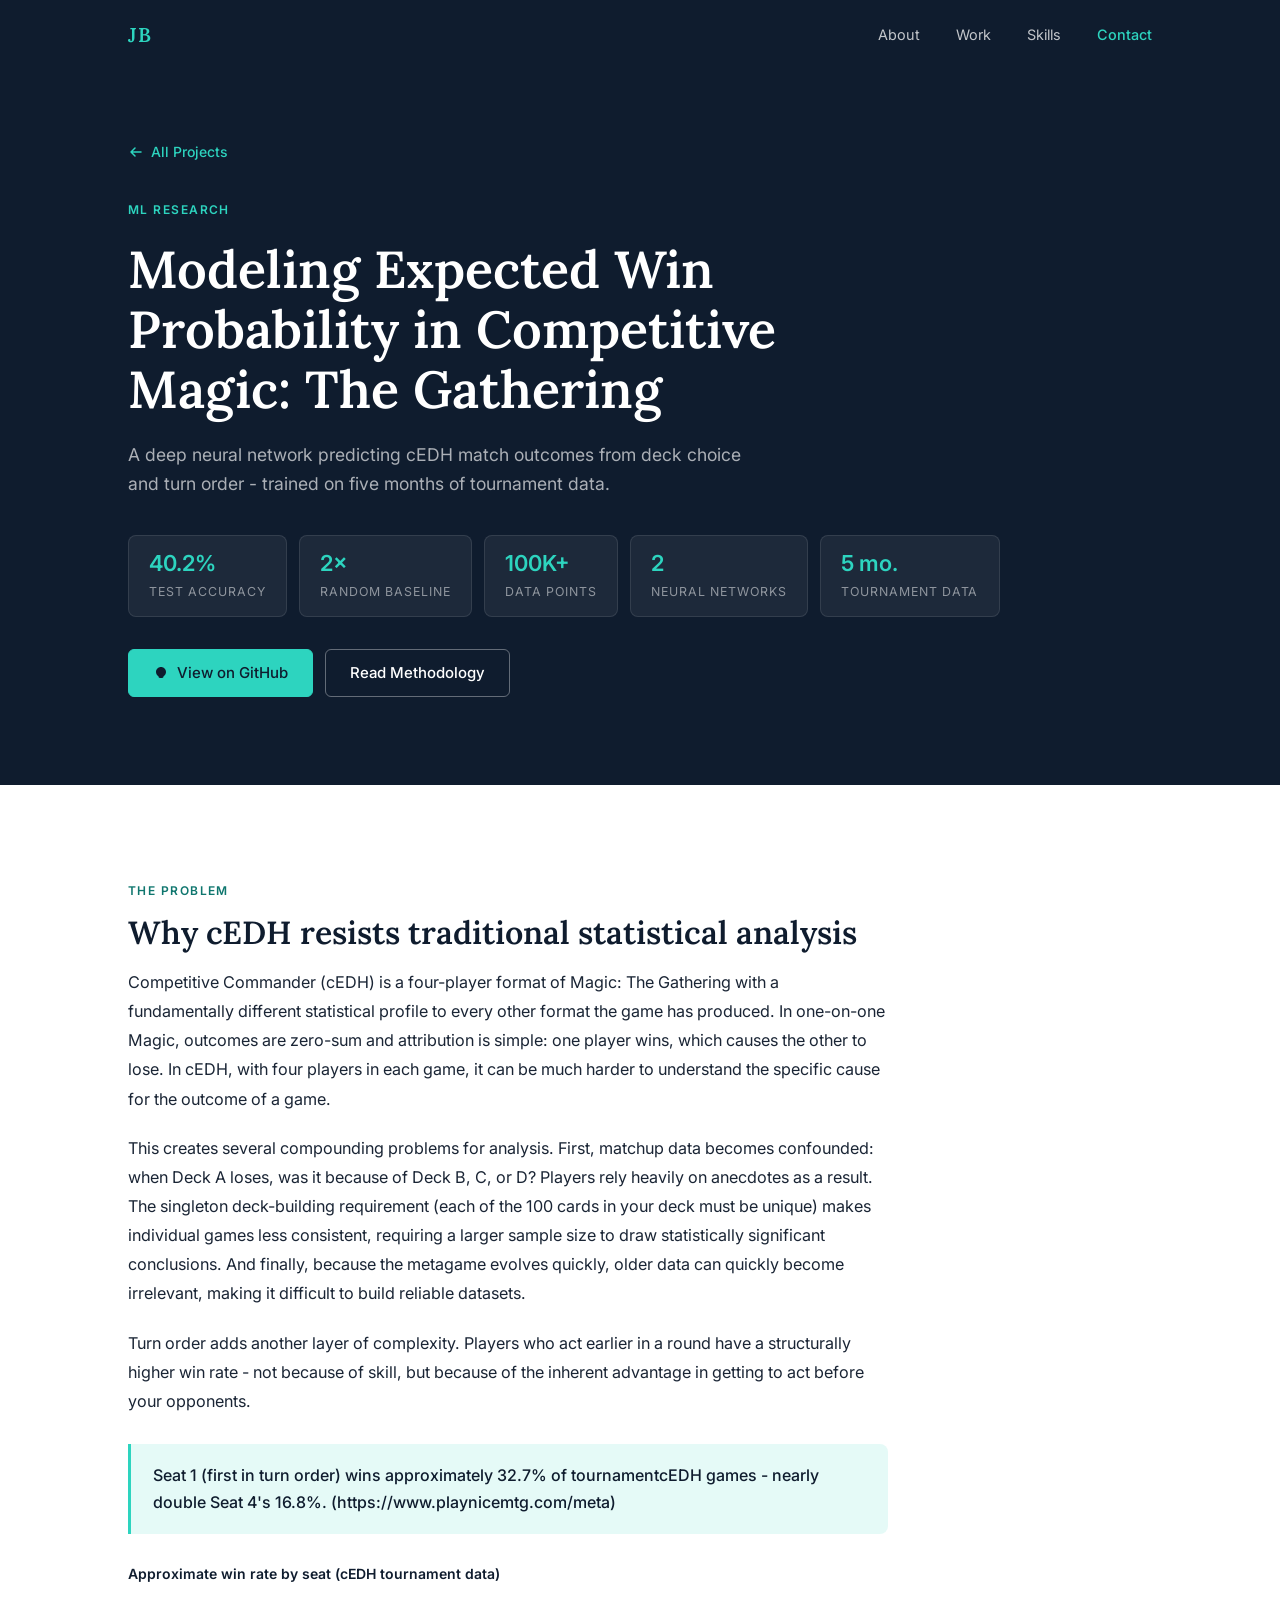
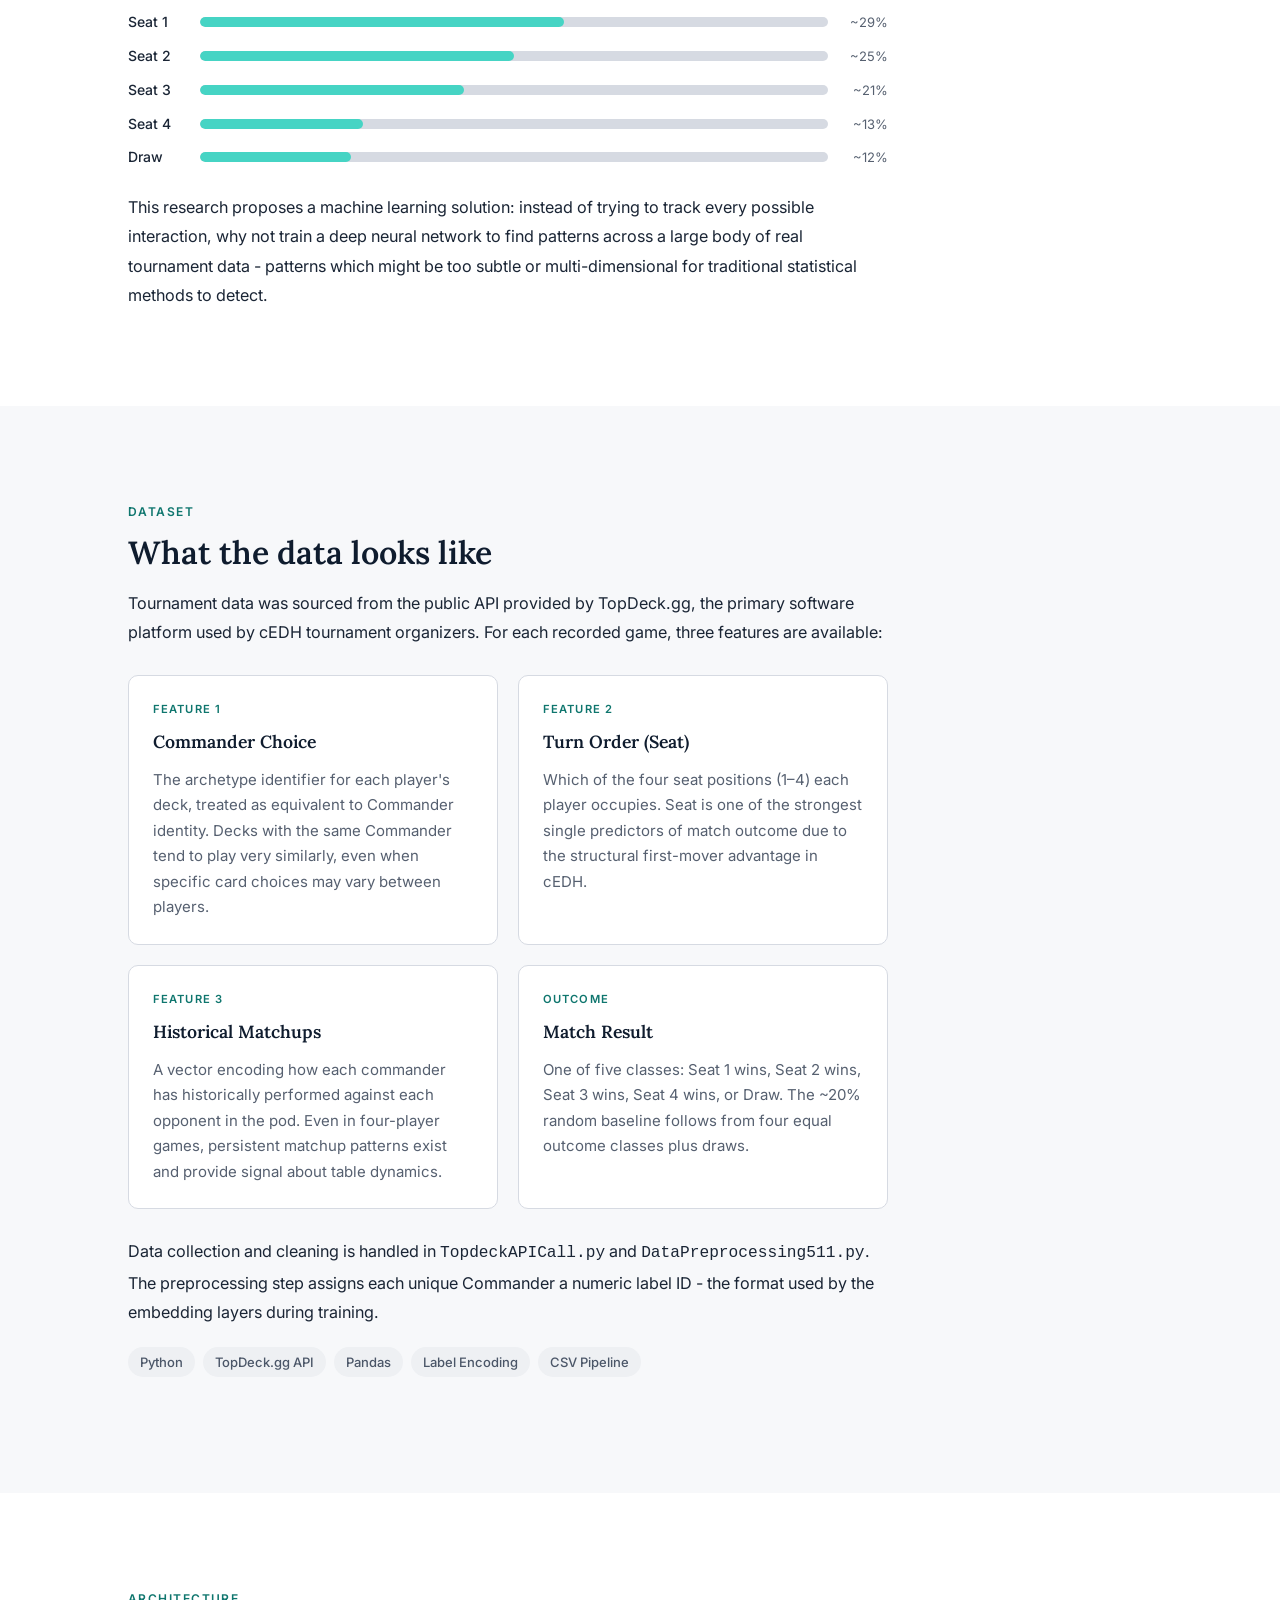
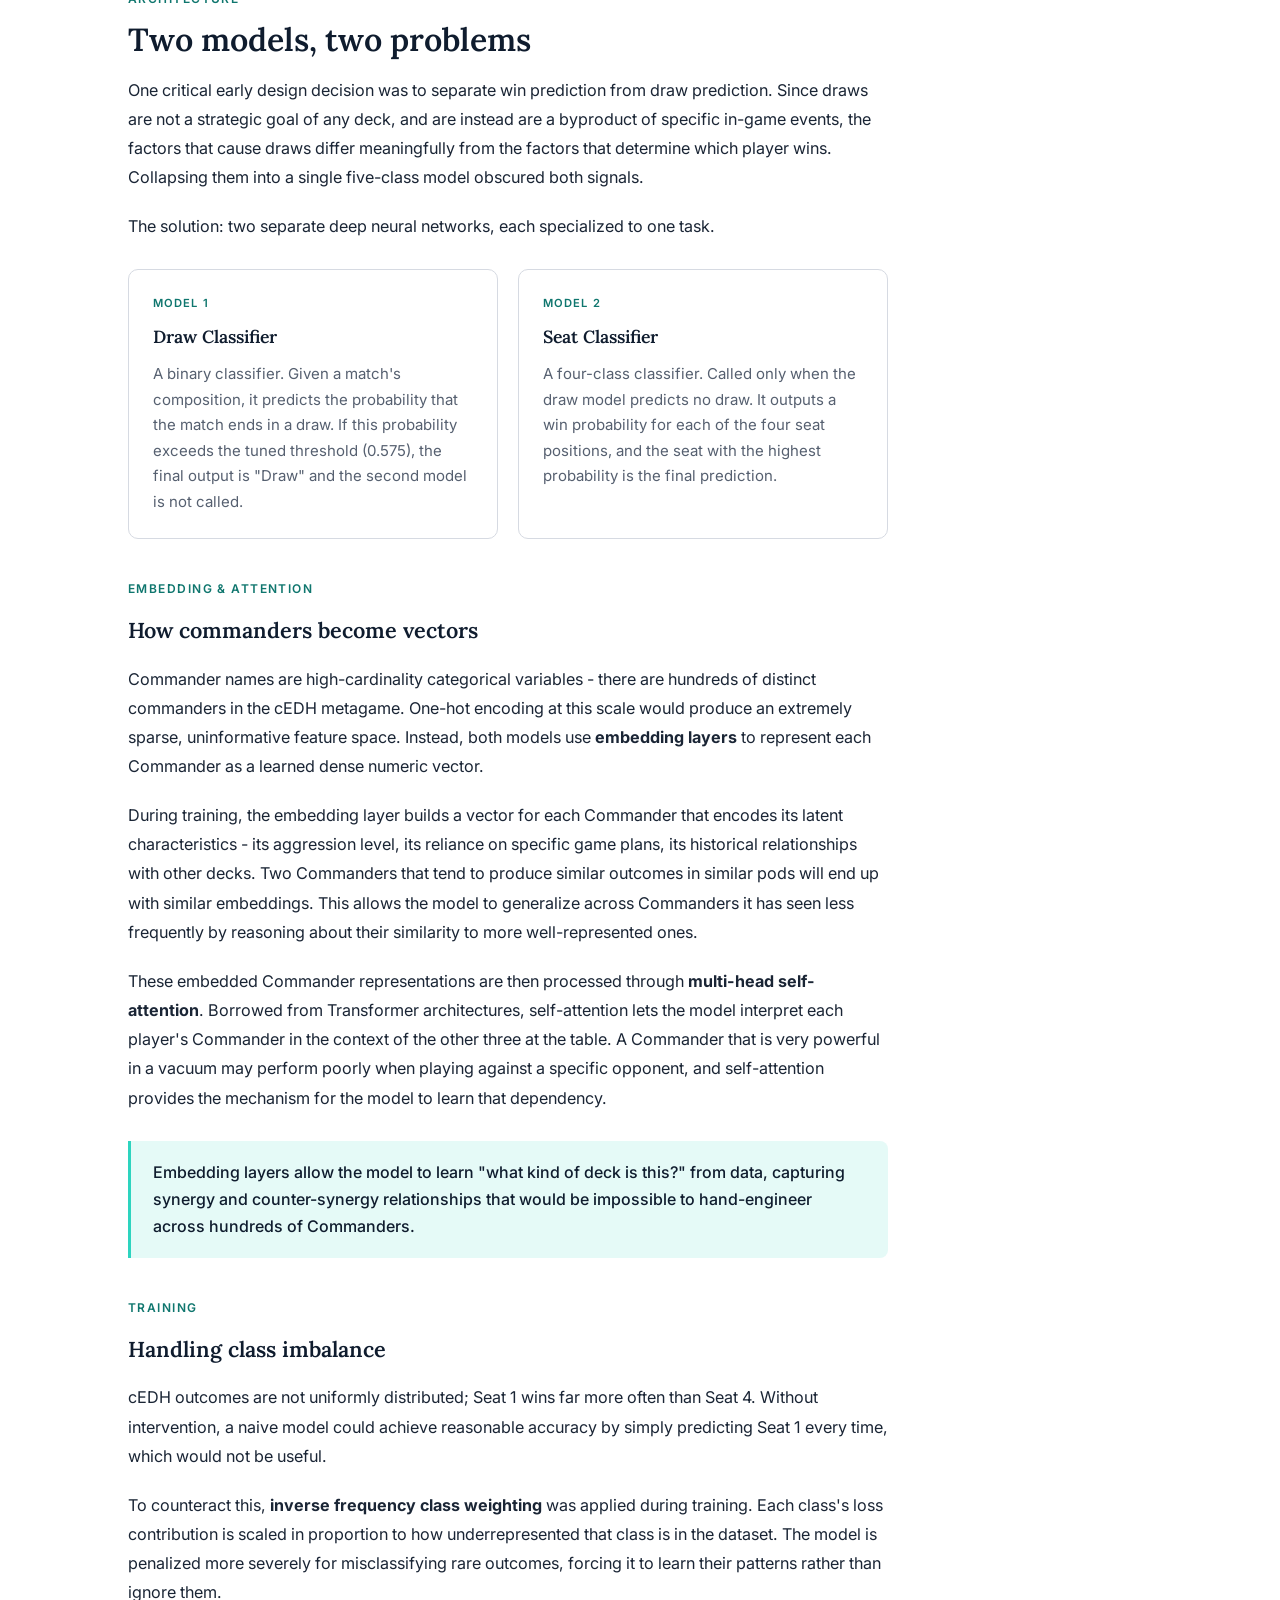
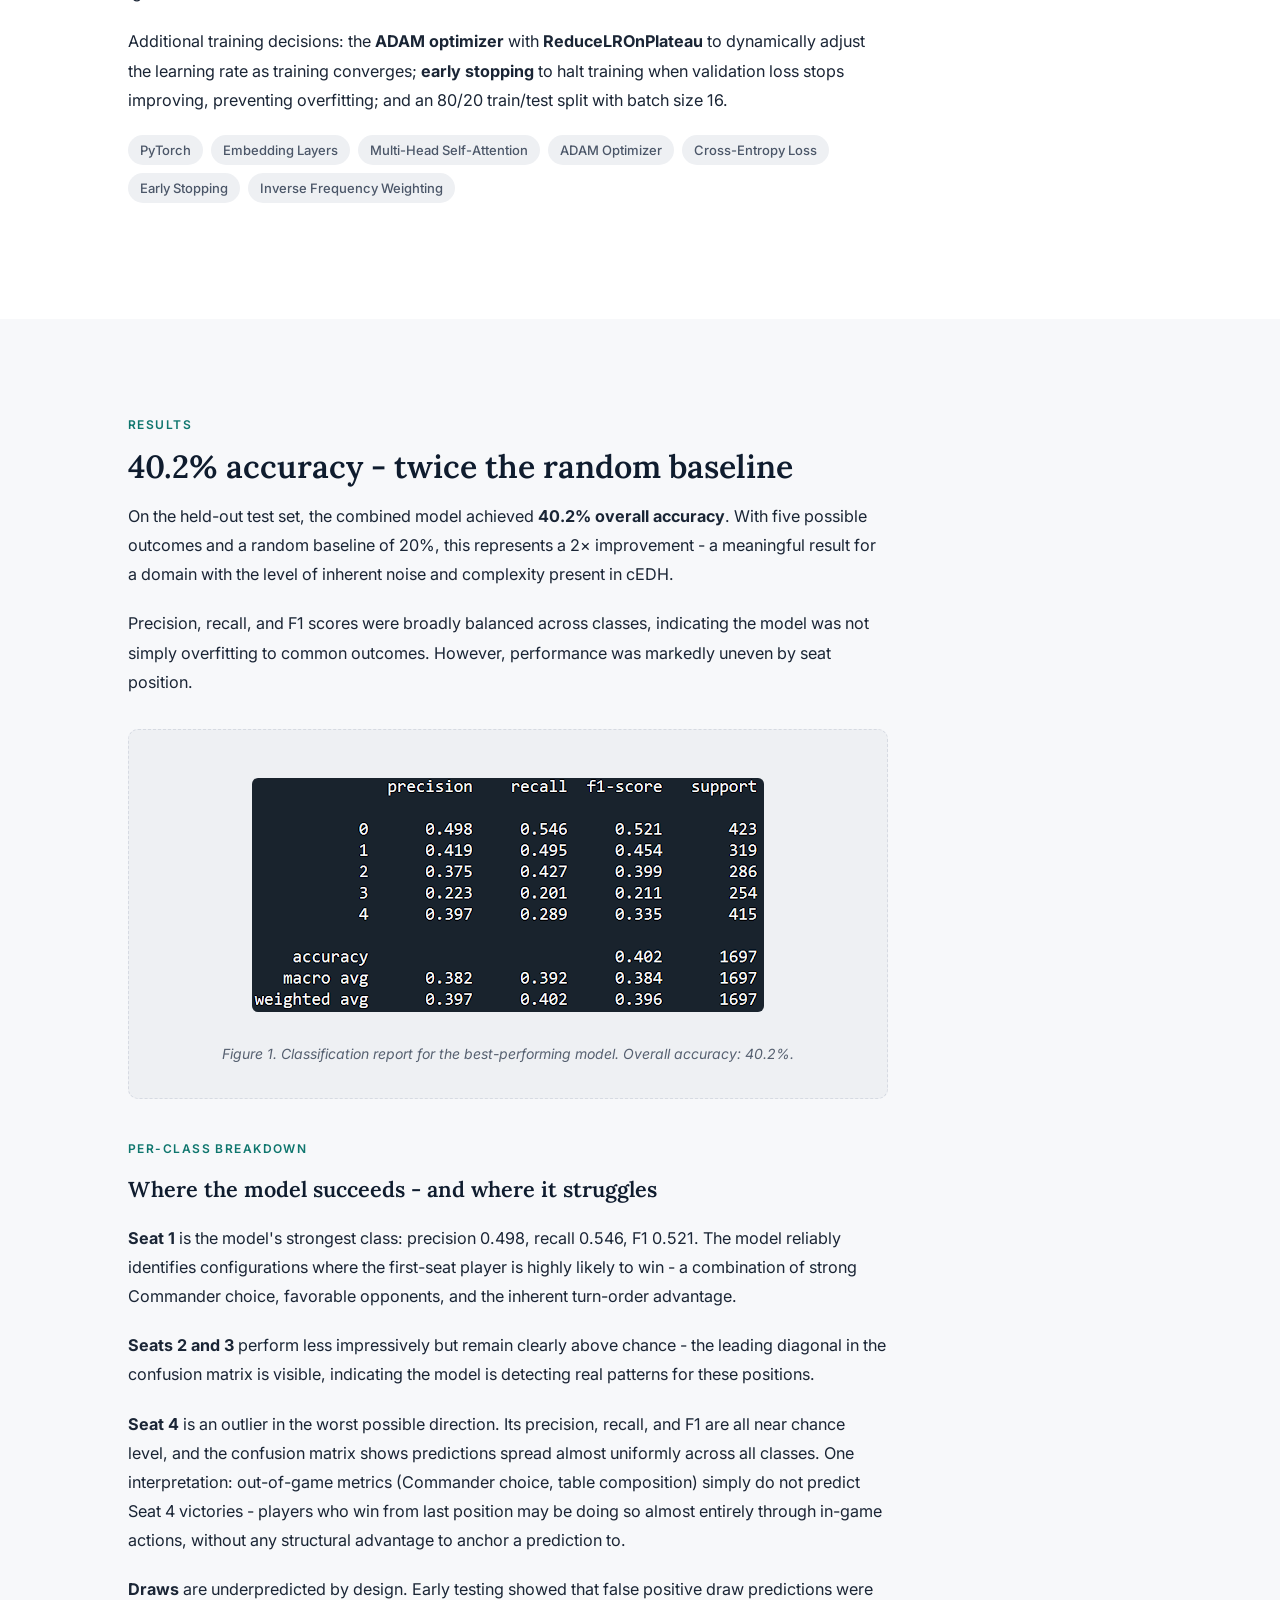
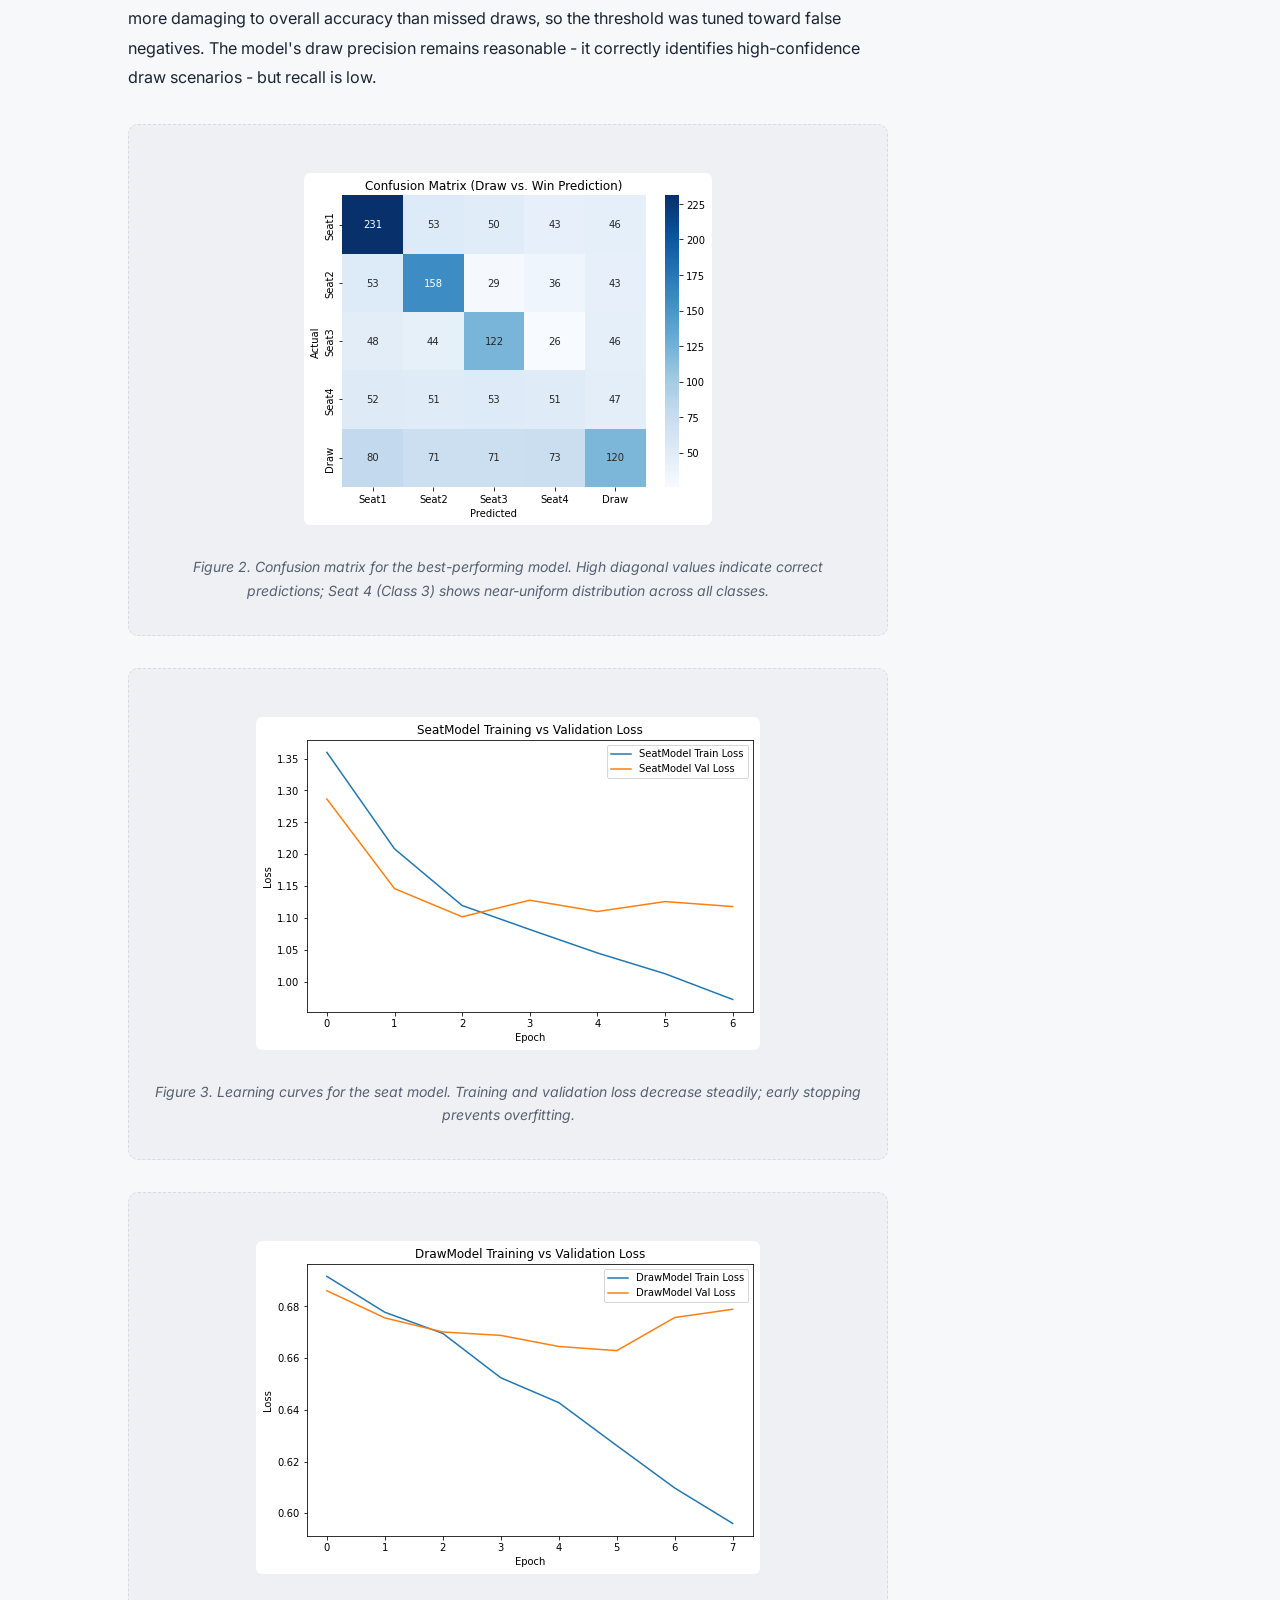
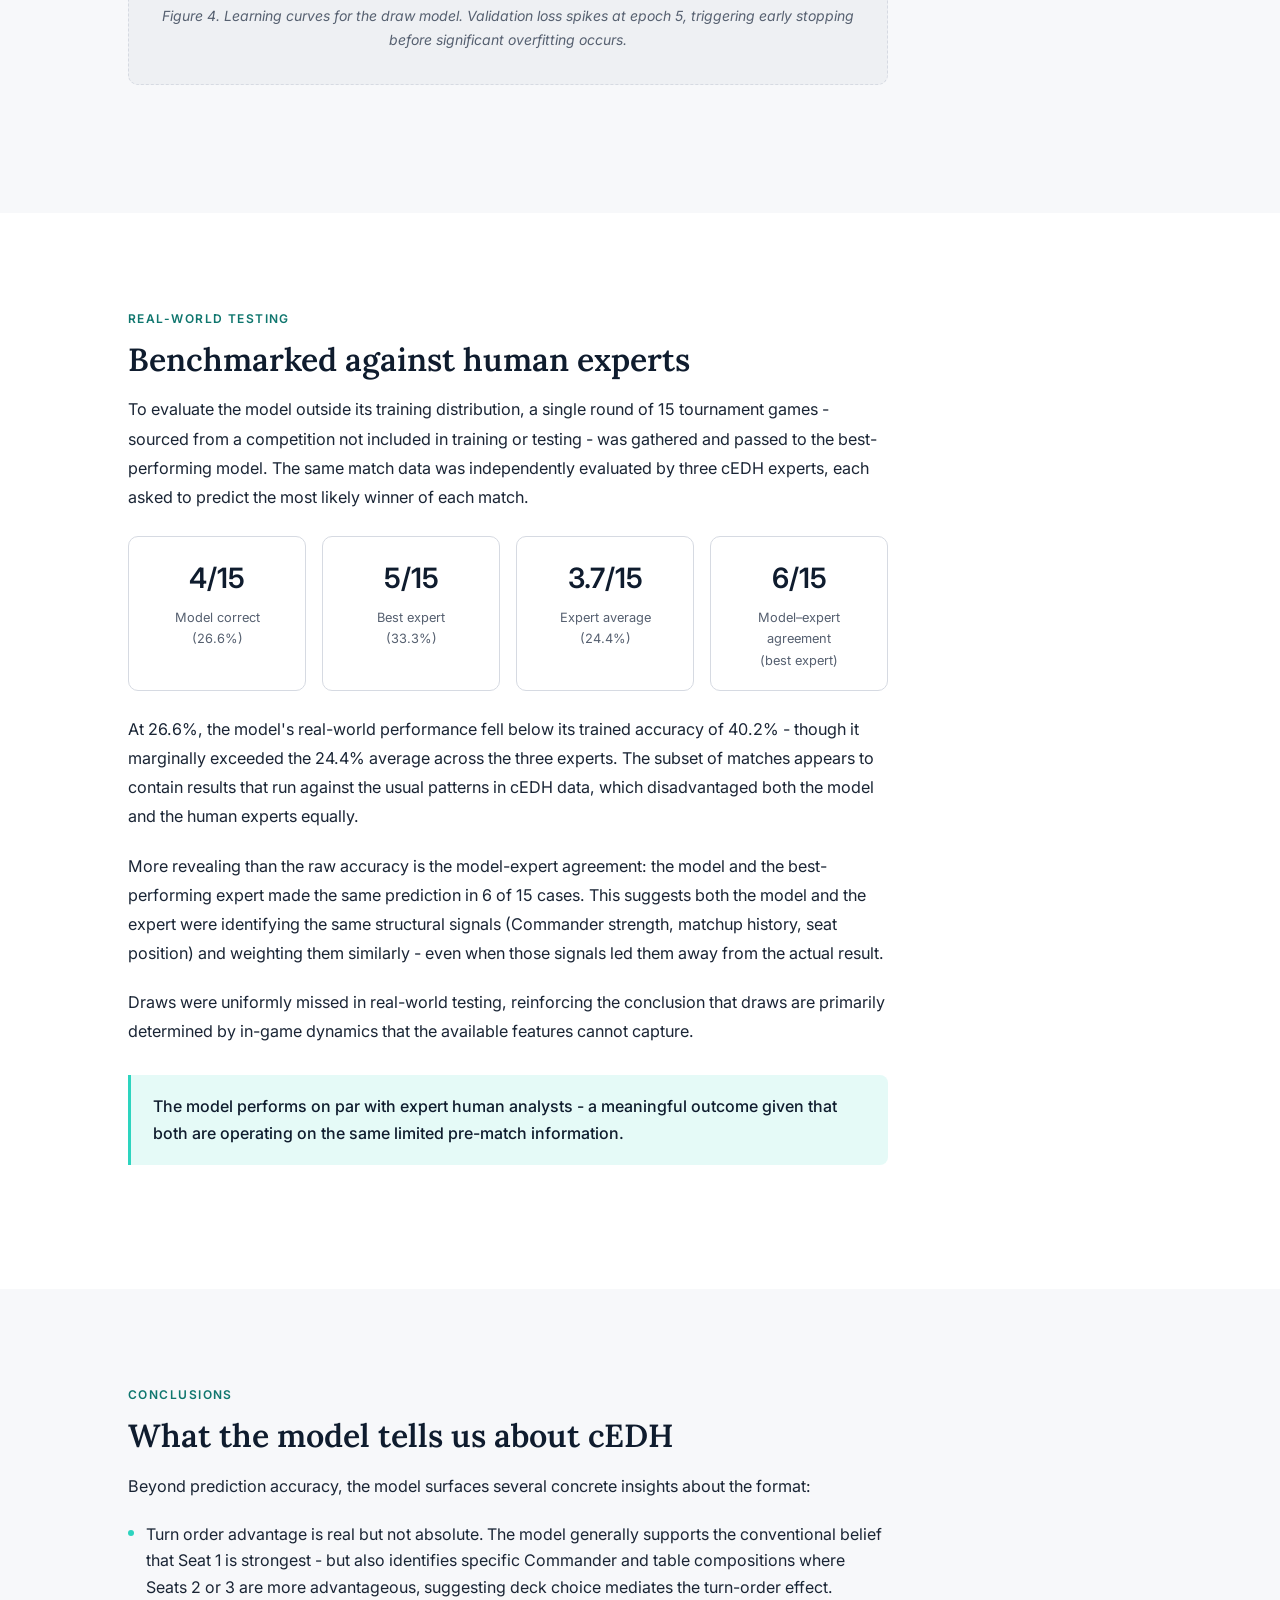
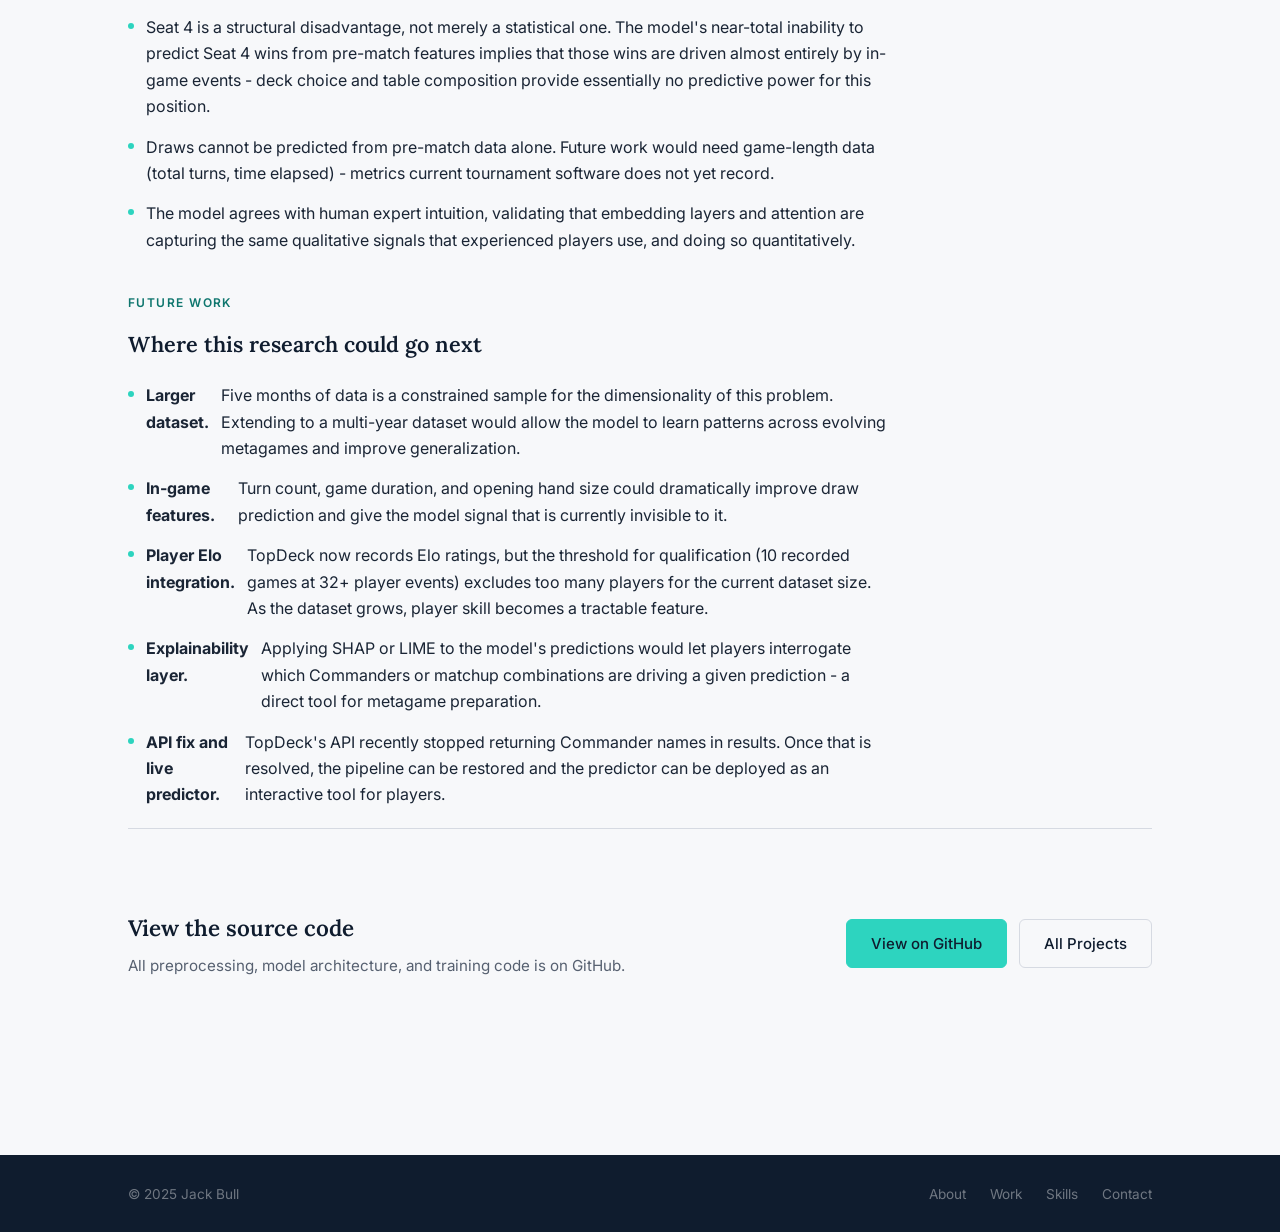
==== commit a8731bfa: "Fix image paths and add all four figures to cEDH case study Correct path from 511_Images/ to ../511 " ====
--- a/projects/cedh-model.html
+++ b/projects/cedh-model.html
@@ -3,8 +3,8 @@
 <head>
   <meta charset="UTF-8" />
   <meta name="viewport" content="width=device-width, initial-scale=1.0" />
-  <meta name="description" content="Case study: A deep neural network predicting cEDH match outcomes from deck choice and turn order, achieving 40% accuracy — twice the baseline." />
-  <title>cEDH Matchup Prediction Model — Jack Bull</title>
+  <meta name="description" content="Case study: A deep neural network predicting cEDH match outcomes from deck choice and turn order, achieving 40% accuracy - twice the baseline." />
+  <title>cEDH Matchup Prediction Model - Jack Bull</title>
   <link rel="preconnect" href="https://fonts.googleapis.com" />
   <link rel="preconnect" href="https://fonts.gstatic.com" crossorigin />
   <link href="https://fonts.googleapis.com/css2?family=Inter:wght@300;400;500;600&family=Lora:ital,wght@0,400;0,600;1,400&display=swap" rel="stylesheet" />
@@ -15,7 +15,7 @@
     /* Nav links point back to main page */
     .nav-logo { color: var(--accent); }
 
-    /* Case study hero — compact dark band */
+    /* Case study hero - compact dark band */
     .cs-hero {
       background: var(--navy);
       padding-block: clamp(96px, 14vw, 140px) clamp(56px, 8vw, 88px);
@@ -391,7 +391,7 @@
 
         <div class="section-label">ML Research</div>
         <h1 class="cs-title">Modeling Expected Win Probability in Competitive Magic: The Gathering</h1>
-        <p class="cs-subtitle">A deep neural network predicting cEDH match outcomes from deck choice and turn order — trained on five months of tournament data.</p>
+        <p class="cs-subtitle">A deep neural network predicting cEDH match outcomes from deck choice and turn order - trained on five months of tournament data.</p>
 
         <div class="cs-stats" role="list" aria-label="Project key figures">
           <div class="cs-stat" role="listitem">
@@ -437,15 +437,15 @@
           <h2 class="section-heading reveal">Why cEDH resists traditional statistical analysis</h2>
 
           <div class="cs-prose reveal">
-            <p>Competitive Commander (cEDH) is a four-player format of Magic: The Gathering with a fundamentally different statistical profile to every other format the game has produced. In one-on-one Magic, outcomes are zero-sum and attribution is simple: one player wins, one loses. In cEDH, four players compete simultaneously, and the cause of any given outcome is deeply entangled across opponents.</p>
-
-            <p>This creates several compounding problems for analysis. Matchup data becomes confounded — when Deck A loses, was it because of Deck B, C, or D? Players rely heavily on anecdote as a result. The singleton deck-building requirement (each of the 100 cards must be unique) makes individual games less consistent, requiring a larger sample size to draw statistically significant conclusions. And because the metagame evolves quickly, older data often becomes irrelevant before a sufficient sample accumulates.</p>
-
-            <p>Turn order adds another layer of complexity. Players who act earlier in a round have a structurally higher win rate — not because of skill, but because of the inherent advantage of acting before opponents.</p>
+            <p>Competitive Commander (cEDH) is a four-player format of Magic: The Gathering with a fundamentally different statistical profile to every other format the game has produced. In one-on-one Magic, outcomes are zero-sum and attribution is simple: one player wins, which causes the other to lose. In cEDH, with four players in each game, it can be much harder to understand the specific cause for the outcome of a game.</p>
+
+            <p>This creates several compounding problems for analysis. First, matchup data becomes confounded: when Deck A loses, was it because of Deck B, C, or D? Players rely heavily on anecdotes as a result. The singleton deck-building requirement (each of the 100 cards in your deck must be unique) makes individual games less consistent, requiring a larger sample size to draw statistically significant conclusions. And finally, because the metagame evolves quickly, older data can quickly become irrelevant, making it difficult to build reliable datasets.</p>
+
+            <p>Turn order adds another layer of complexity. Players who act earlier in a round have a structurally higher win rate - not because of skill, but because of the inherent advantage in getting to act before your opponents.</p>
           </div>
 
           <div class="callout reveal" role="note">
-            <p>Seat 1 (first in turn order) wins approximately 28–30% of cEDH games — nearly double the 20% that perfect equality across four players would predict.</p>
+            <p>Seat 1 (first in turn order) wins approximately 32.7% of tournamentcEDH games - nearly double Seat 4's 16.8%. (https://www.playnicemtg.com/meta)</p>
           </div>
 
           <!-- Seat win-rate visual -->
@@ -481,7 +481,7 @@
           </div>
 
           <div class="cs-prose reveal">
-            <p style="margin-top:24px;">This research proposes a machine learning solution: rather than trying to enumerate every possible interaction, train a deep neural network to find patterns across a large body of real tournament data — patterns that are too subtle or multi-dimensional for traditional statistical methods to surface.</p>
+            <p style="margin-top:24px;">This research proposes a machine learning solution: instead of trying to track every possible interaction, why not train a deep neural network to find patterns across a large body of real tournament data - patterns which might be too subtle or multi-dimensional for traditional statistical methods to detect.</p>
           </div>
         </div>
       </div>
@@ -502,7 +502,7 @@
             <div class="model-card">
               <div class="model-card-label">Feature 1</div>
               <h4>Commander Choice</h4>
-              <p>The archetype identifier for each player's deck, treated as equivalent to Commander identity. Because cEDH decks use 100 unique cards, two decks sharing the same Commander play near-identically — card variation between them is treated as noise.</p>
+              <p>The archetype identifier for each player's deck, treated as equivalent to Commander identity. Decks with the same Commander tend to play very similarly, even when specific card choices may vary between players.</p>
             </div>
             <div class="model-card">
               <div class="model-card-label">Feature 2</div>
@@ -522,7 +522,7 @@
           </div>
 
           <div class="cs-prose reveal">
-            <p>Data collection and cleaning is handled in <code>TopdeckAPICall.py</code> and <code>DataPreprocessing511.py</code>. The preprocessing step assigns each unique Commander a numeric label ID — the format used by the embedding layers during training.</p>
+            <p>Data collection and cleaning is handled in <code>TopdeckAPICall.py</code> and <code>DataPreprocessing511.py</code>. The preprocessing step assigns each unique Commander a numeric label ID - the format used by the embedding layers during training.</p>
           </div>
 
           <ul class="cs-tags reveal" role="list" aria-label="Technologies used">
@@ -544,7 +544,7 @@
           <h2 class="section-heading reveal">Two models, two problems</h2>
 
           <div class="cs-prose reveal">
-            <p>A critical early design decision was to separate win prediction from draw prediction. Draws are not a strategic goal of any deck — they are a byproduct of specific in-game events. The factors that cause draws differ meaningfully from the factors that determine which player wins. Collapsing them into a single five-class model obscured both signals.</p>
+            <p>One critical early design decision was to separate win prediction from draw prediction. Since draws are not a strategic goal of any deck, and are instead are a byproduct of specific in-game events, the factors that cause draws differ meaningfully from the factors that determine which player wins. Collapsing them into a single five-class model obscured both signals.</p>
             <p>The solution: two separate deep neural networks, each specialized to one task.</p>
           </div>
 
@@ -565,20 +565,20 @@
           <h3 class="reveal" style="font-family:var(--font-serif);font-size:1.35rem;font-weight:600;color:var(--navy);margin-bottom:16px;">How commanders become vectors</h3>
 
           <div class="cs-prose reveal">
-            <p>Commander names are high-cardinality categorical variables — there are hundreds of distinct commanders in the cEDH metagame. One-hot encoding at this scale would produce an extremely sparse, uninformative feature space. Instead, both models use <strong>embedding layers</strong> to represent each Commander as a learned dense numeric vector.</p>
-            <p>During training, the embedding layer builds a vector for each Commander that encodes its latent characteristics — its aggression level, its reliance on specific game plans, its historical relationships with other decks. Two Commanders that tend to produce similar outcomes in similar pods will end up with similar embeddings. This allows the model to generalize across Commanders it has seen less frequently by reasoning about their similarity to more well-represented ones.</p>
-            <p>These embedded Commander representations are then processed through <strong>multi-head self-attention</strong>. Borrowed from Transformer architectures, self-attention lets the model interpret each player's Commander in the context of the other three at the table — not in isolation. A Commander that is very powerful in a vacuum may be weakened by a specific opponent, and self-attention provides the mechanism for the model to learn that dependency.</p>
+            <p>Commander names are high-cardinality categorical variables - there are hundreds of distinct commanders in the cEDH metagame. One-hot encoding at this scale would produce an extremely sparse, uninformative feature space. Instead, both models use <strong>embedding layers</strong> to represent each Commander as a learned dense numeric vector.</p>
+            <p>During training, the embedding layer builds a vector for each Commander that encodes its latent characteristics - its aggression level, its reliance on specific game plans, its historical relationships with other decks. Two Commanders that tend to produce similar outcomes in similar pods will end up with similar embeddings. This allows the model to generalize across Commanders it has seen less frequently by reasoning about their similarity to more well-represented ones.</p>
+            <p>These embedded Commander representations are then processed through <strong>multi-head self-attention</strong>. Borrowed from Transformer architectures, self-attention lets the model interpret each player's Commander in the context of the other three at the table. A Commander that is very powerful in a vacuum may perform poorly when playing against a specific opponent, and self-attention provides the mechanism for the model to learn that dependency.</p>
           </div>
 
           <div class="callout reveal" role="note">
-            <p>Embedding layers allow the model to learn "what kind of deck is this?" from data — capturing synergy and counter-synergy relationships that would be impossible to hand-engineer across hundreds of Commanders.</p>
+            <p>Embedding layers allow the model to learn "what kind of deck is this?" from data, capturing synergy and counter-synergy relationships that would be impossible to hand-engineer across hundreds of Commanders.</p>
           </div>
 
           <div class="section-label reveal" style="margin-top:40px;">Training</div>
           <h3 class="reveal" style="font-family:var(--font-serif);font-size:1.35rem;font-weight:600;color:var(--navy);margin-bottom:16px;">Handling class imbalance</h3>
 
           <div class="cs-prose reveal">
-            <p>cEDH outcomes are not uniformly distributed. Seat 1 wins far more often than Seat 4, and draws are relatively rare. Without intervention, a naive model could achieve reasonable accuracy by simply predicting Seat 1 every time — which is not useful.</p>
+            <p>cEDH outcomes are not uniformly distributed; Seat 1 wins far more often than Seat 4. Without intervention, a naive model could achieve reasonable accuracy by simply predicting Seat 1 every time, which would not be useful.</p>
             <p>To counteract this, <strong>inverse frequency class weighting</strong> was applied during training. Each class's loss contribution is scaled in proportion to how underrepresented that class is in the dataset. The model is penalized more severely for misclassifying rare outcomes, forcing it to learn their patterns rather than ignore them.</p>
             <p>Additional training decisions: the <strong>ADAM optimizer</strong> with <strong>ReduceLROnPlateau</strong> to dynamically adjust the learning rate as training converges; <strong>early stopping</strong> to halt training when validation loss stops improving, preventing overfitting; and an 80/20 train/test split with batch size 16.</p>
           </div>
@@ -601,42 +601,49 @@
       <div class="container">
         <div class="cs-body">
           <div class="section-label reveal">Results</div>
-          <h2 class="section-heading reveal">40.2% accuracy — twice the random baseline</h2>
-
-          <div class="cs-prose reveal">
-            <p>On the held-out test set, the combined model achieved <strong>40.2% overall accuracy</strong>. With five possible outcomes and a random baseline of 20%, this represents a 2× improvement — a meaningful result for a domain with the level of inherent noise and complexity present in cEDH.</p>
+          <h2 class="section-heading reveal">40.2% accuracy - twice the random baseline</h2>
+
+          <div class="cs-prose reveal">
+            <p>On the held-out test set, the combined model achieved <strong>40.2% overall accuracy</strong>. With five possible outcomes and a random baseline of 20%, this represents a 2× improvement - a meaningful result for a domain with the level of inherent noise and complexity present in cEDH.</p>
             <p>Precision, recall, and F1 scores were broadly balanced across classes, indicating the model was not simply overfitting to common outcomes. However, performance was markedly uneven by seat position.</p>
           </div>
 
           <figure class="cs-figure reveal" aria-label="Classification report figure">
             <div class="cs-figure-placeholder">
-              <p style="margin:0;color:var(--gray-400);">📊 Classification report screenshot — add image here</p>
+              <img src="../511 Images/511ClassReport.png" alt="Classification report showing 40.2% overall accuracy with per-class precision, recall, and F1 scores" style="max-width:100%;border-radius:6px;" />
             </div>
             <figcaption>Figure 1. Classification report for the best-performing model. Overall accuracy: 40.2%.</figcaption>
           </figure>
 
           <div class="section-label reveal" style="margin-top:40px;">Per-class breakdown</div>
-          <h3 class="reveal" style="font-family:var(--font-serif);font-size:1.35rem;font-weight:600;color:var(--navy);margin-bottom:16px;">Where the model succeeds — and where it struggles</h3>
-
-          <div class="cs-prose reveal">
-            <p><strong>Seat 1</strong> is the model's strongest class: precision 0.498, recall 0.546, F1 0.521. The model reliably identifies configurations where the first-seat player is highly likely to win — a combination of strong Commander choice, favorable opponents, and the inherent turn-order advantage.</p>
-            <p><strong>Seats 2 and 3</strong> perform less impressively but remain clearly above chance — the leading diagonal in the confusion matrix is visible, indicating the model is detecting real patterns for these positions.</p>
-            <p><strong>Seat 4</strong> is an outlier in the worst possible direction. Its precision, recall, and F1 are all near chance level, and the confusion matrix shows predictions spread almost uniformly across all classes. One interpretation: out-of-game metrics (Commander choice, table composition) simply do not predict Seat 4 victories — players who win from last position may be doing so almost entirely through in-game actions, without any structural advantage to anchor a prediction to.</p>
-            <p><strong>Draws</strong> are underpredicted by design. Early testing showed that false positive draw predictions were more damaging to overall accuracy than missed draws, so the threshold was tuned toward false negatives. The model's draw precision remains reasonable — it correctly identifies high-confidence draw scenarios — but recall is low.</p>
+          <h3 class="reveal" style="font-family:var(--font-serif);font-size:1.35rem;font-weight:600;color:var(--navy);margin-bottom:16px;">Where the model succeeds - and where it struggles</h3>
+
+          <div class="cs-prose reveal">
+            <p><strong>Seat 1</strong> is the model's strongest class: precision 0.498, recall 0.546, F1 0.521. The model reliably identifies configurations where the first-seat player is highly likely to win - a combination of strong Commander choice, favorable opponents, and the inherent turn-order advantage.</p>
+            <p><strong>Seats 2 and 3</strong> perform less impressively but remain clearly above chance - the leading diagonal in the confusion matrix is visible, indicating the model is detecting real patterns for these positions.</p>
+            <p><strong>Seat 4</strong> is an outlier in the worst possible direction. Its precision, recall, and F1 are all near chance level, and the confusion matrix shows predictions spread almost uniformly across all classes. One interpretation: out-of-game metrics (Commander choice, table composition) simply do not predict Seat 4 victories - players who win from last position may be doing so almost entirely through in-game actions, without any structural advantage to anchor a prediction to.</p>
+            <p><strong>Draws</strong> are underpredicted by design. Early testing showed that false positive draw predictions were more damaging to overall accuracy than missed draws, so the threshold was tuned toward false negatives. The model's draw precision remains reasonable - it correctly identifies high-confidence draw scenarios - but recall is low.</p>
           </div>
 
           <figure class="cs-figure reveal" aria-label="Confusion matrix figure">
             <div class="cs-figure-placeholder">
-              <p style="margin:0;color:var(--gray-400);">📊 Confusion matrix screenshot — add image here</p>
+              <img src="../511 Images/511ConfusionMatrix.png" alt="Confusion matrix showing strong diagonal for Seats 1-3 and near-uniform distribution for Seat 4" style="max-width:100%;border-radius:6px;" />
             </div>
             <figcaption>Figure 2. Confusion matrix for the best-performing model. High diagonal values indicate correct predictions; Seat 4 (Class 3) shows near-uniform distribution across all classes.</figcaption>
           </figure>
 
-          <figure class="cs-figure reveal" aria-label="Learning curves figure">
+          <figure class="cs-figure reveal" aria-label="Learning curves for seat model">
             <div class="cs-figure-placeholder">
-              <p style="margin:0;color:var(--gray-400);">📉 Learning curves screenshot — add image here</p>
-            </div>
-            <figcaption>Figure 3. Training vs. validation loss curves for both models. The seat model converges stably; the draw model shows earlier signs of overfitting, mitigated by a reduced early stopping patience.</figcaption>
+              <img src="../511 Images/511SeatLearnCurve.png" alt="Seat model learning curves showing stable convergence with training and validation loss decreasing together" style="max-width:100%;border-radius:6px;" />
+            </div>
+            <figcaption>Figure 3. Learning curves for the seat model. Training and validation loss decrease steadily; early stopping prevents overfitting.</figcaption>
+          </figure>
+
+          <figure class="cs-figure reveal" aria-label="Learning curves for draw model">
+            <div class="cs-figure-placeholder">
+              <img src="../511 Images/511DrawLearnCurve.png" alt="Draw model learning curves showing validation loss spike at epoch 5 triggering early stopping" style="max-width:100%;border-radius:6px;" />
+            </div>
+            <figcaption>Figure 4. Learning curves for the draw model. Validation loss spikes at epoch 5, triggering early stopping before significant overfitting occurs.</figcaption>
           </figure>
         </div>
       </div>
@@ -650,7 +657,7 @@
           <h2 class="section-heading reveal">Benchmarked against human experts</h2>
 
           <div class="cs-prose reveal">
-            <p>To evaluate the model outside its training distribution, a single round of 15 tournament games — sourced from a competition not included in training or testing — was gathered and passed to the best-performing model. The same match data was independently evaluated by three cEDH experts, each asked to predict the most likely winner of each match.</p>
+            <p>To evaluate the model outside its training distribution, a single round of 15 tournament games - sourced from a competition not included in training or testing - was gathered and passed to the best-performing model. The same match data was independently evaluated by three cEDH experts, each asked to predict the most likely winner of each match.</p>
           </div>
 
           <div class="compare-strip reveal" role="list" aria-label="Accuracy comparison">
@@ -673,13 +680,13 @@
           </div>
 
           <div class="cs-prose reveal">
-            <p>At 26.6%, the model's real-world performance fell below its trained accuracy of 40.2% — though it marginally exceeded the 24.4% average across the three experts. The subset of matches appears to contain results that run against the usual patterns in cEDH data, which disadvantaged both the model and the human experts equally.</p>
-            <p>More revealing than the raw accuracy is the model-expert agreement: the model and the best-performing expert made the same prediction in 6 of 15 cases. This suggests both the model and the expert were identifying the same structural signals (Commander strength, matchup history, seat position) and weighting them similarly — even when those signals led them away from the actual result.</p>
+            <p>At 26.6%, the model's real-world performance fell below its trained accuracy of 40.2% - though it marginally exceeded the 24.4% average across the three experts. The subset of matches appears to contain results that run against the usual patterns in cEDH data, which disadvantaged both the model and the human experts equally.</p>
+            <p>More revealing than the raw accuracy is the model-expert agreement: the model and the best-performing expert made the same prediction in 6 of 15 cases. This suggests both the model and the expert were identifying the same structural signals (Commander strength, matchup history, seat position) and weighting them similarly - even when those signals led them away from the actual result.</p>
             <p>Draws were uniformly missed in real-world testing, reinforcing the conclusion that draws are primarily determined by in-game dynamics that the available features cannot capture.</p>
           </div>
 
           <div class="callout reveal" role="note">
-            <p>The model performs on par with expert human analysts — a meaningful outcome given that both are operating on the same limited pre-match information.</p>
+            <p>The model performs on par with expert human analysts - a meaningful outcome given that both are operating on the same limited pre-match information.</p>
           </div>
         </div>
       </div>
@@ -697,9 +704,9 @@
           </div>
 
           <ul class="cs-list reveal" aria-label="Key findings">
-            <li>Turn order advantage is real but not absolute. The model generally supports the conventional belief that Seat 1 is strongest — but also identifies specific Commander and table compositions where Seats 2 or 3 are more advantageous, suggesting deck choice mediates the turn-order effect.</li>
-            <li>Seat 4 is a structural disadvantage, not merely a statistical one. The model's near-total inability to predict Seat 4 wins from pre-match features implies that those wins are driven almost entirely by in-game events — deck choice and table composition provide essentially no predictive power for this position.</li>
-            <li>Draws cannot be predicted from pre-match data alone. Future work would need game-length data (total turns, time elapsed) — metrics current tournament software does not yet record.</li>
+            <li>Turn order advantage is real but not absolute. The model generally supports the conventional belief that Seat 1 is strongest - but also identifies specific Commander and table compositions where Seats 2 or 3 are more advantageous, suggesting deck choice mediates the turn-order effect.</li>
+            <li>Seat 4 is a structural disadvantage, not merely a statistical one. The model's near-total inability to predict Seat 4 wins from pre-match features implies that those wins are driven almost entirely by in-game events - deck choice and table composition provide essentially no predictive power for this position.</li>
+            <li>Draws cannot be predicted from pre-match data alone. Future work would need game-length data (total turns, time elapsed) - metrics current tournament software does not yet record.</li>
             <li>The model agrees with human expert intuition, validating that embedding layers and attention are capturing the same qualitative signals that experienced players use, and doing so quantitatively.</li>
           </ul>
 
@@ -710,7 +717,7 @@
             <li><strong>Larger dataset.</strong> Five months of data is a constrained sample for the dimensionality of this problem. Extending to a multi-year dataset would allow the model to learn patterns across evolving metagames and improve generalization.</li>
             <li><strong>In-game features.</strong> Turn count, game duration, and opening hand size could dramatically improve draw prediction and give the model signal that is currently invisible to it.</li>
             <li><strong>Player Elo integration.</strong> TopDeck now records Elo ratings, but the threshold for qualification (10 recorded games at 32+ player events) excludes too many players for the current dataset size. As the dataset grows, player skill becomes a tractable feature.</li>
-            <li><strong>Explainability layer.</strong> Applying SHAP or LIME to the model's predictions would let players interrogate which Commanders or matchup combinations are driving a given prediction — a direct tool for metagame preparation.</li>
+            <li><strong>Explainability layer.</strong> Applying SHAP or LIME to the model's predictions would let players interrogate which Commanders or matchup combinations are driving a given prediction - a direct tool for metagame preparation.</li>
             <li><strong>API fix and live predictor.</strong> TopDeck's API recently stopped returning Commander names in results. Once that is resolved, the pipeline can be restored and the predictor can be deployed as an interactive tool for players.</li>
           </ul>
         </div>
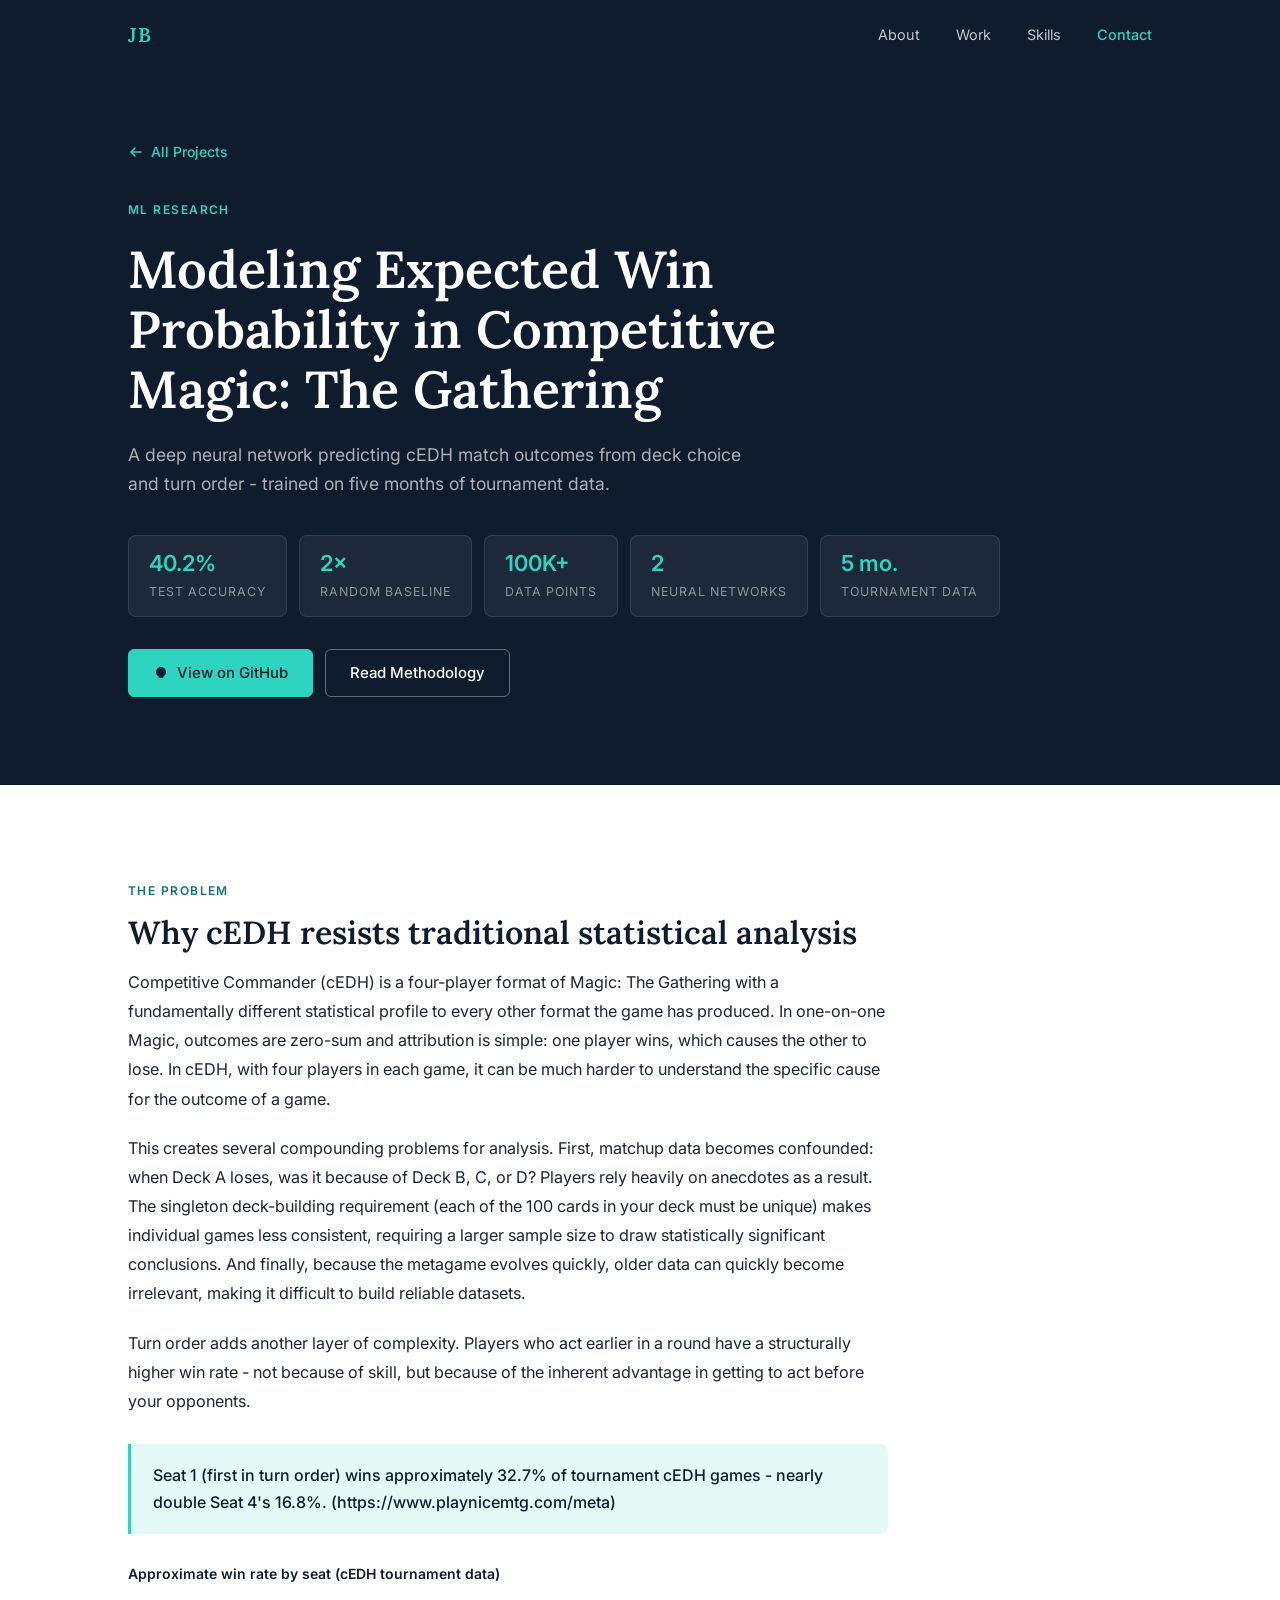
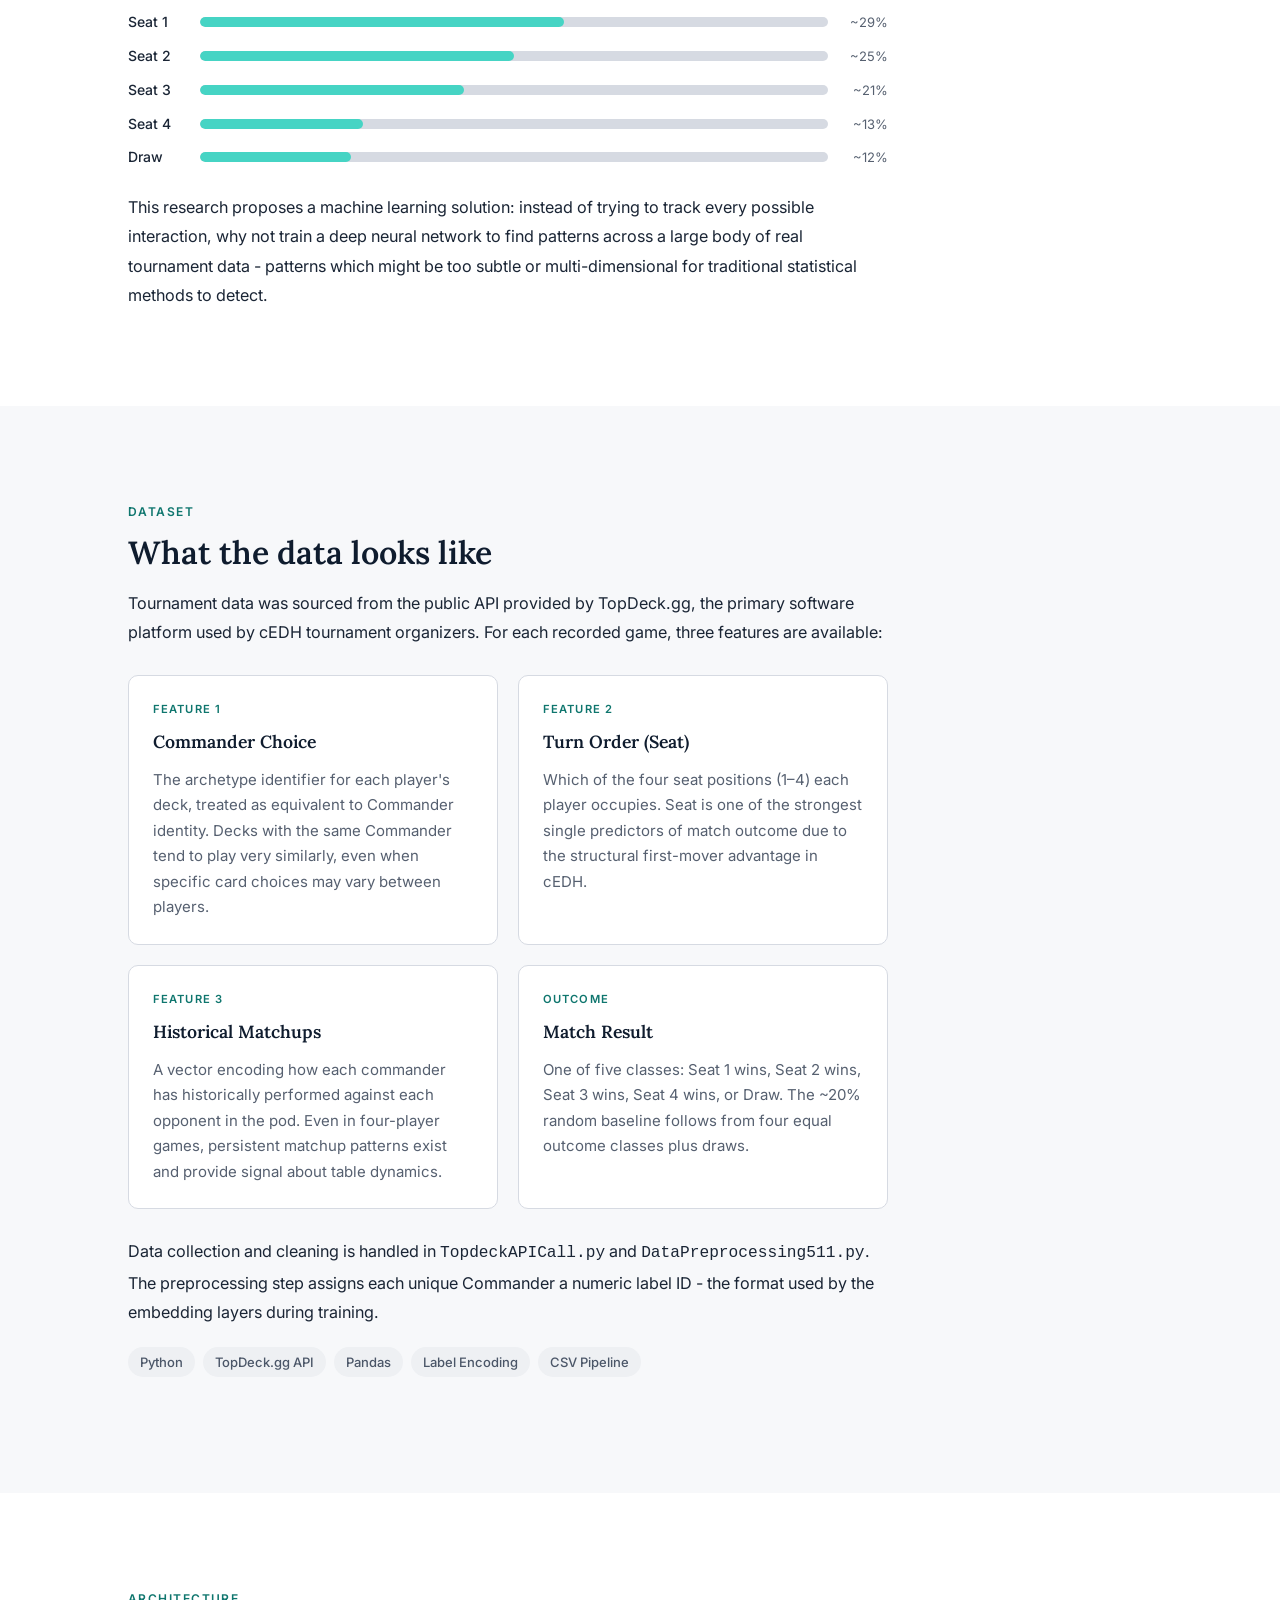
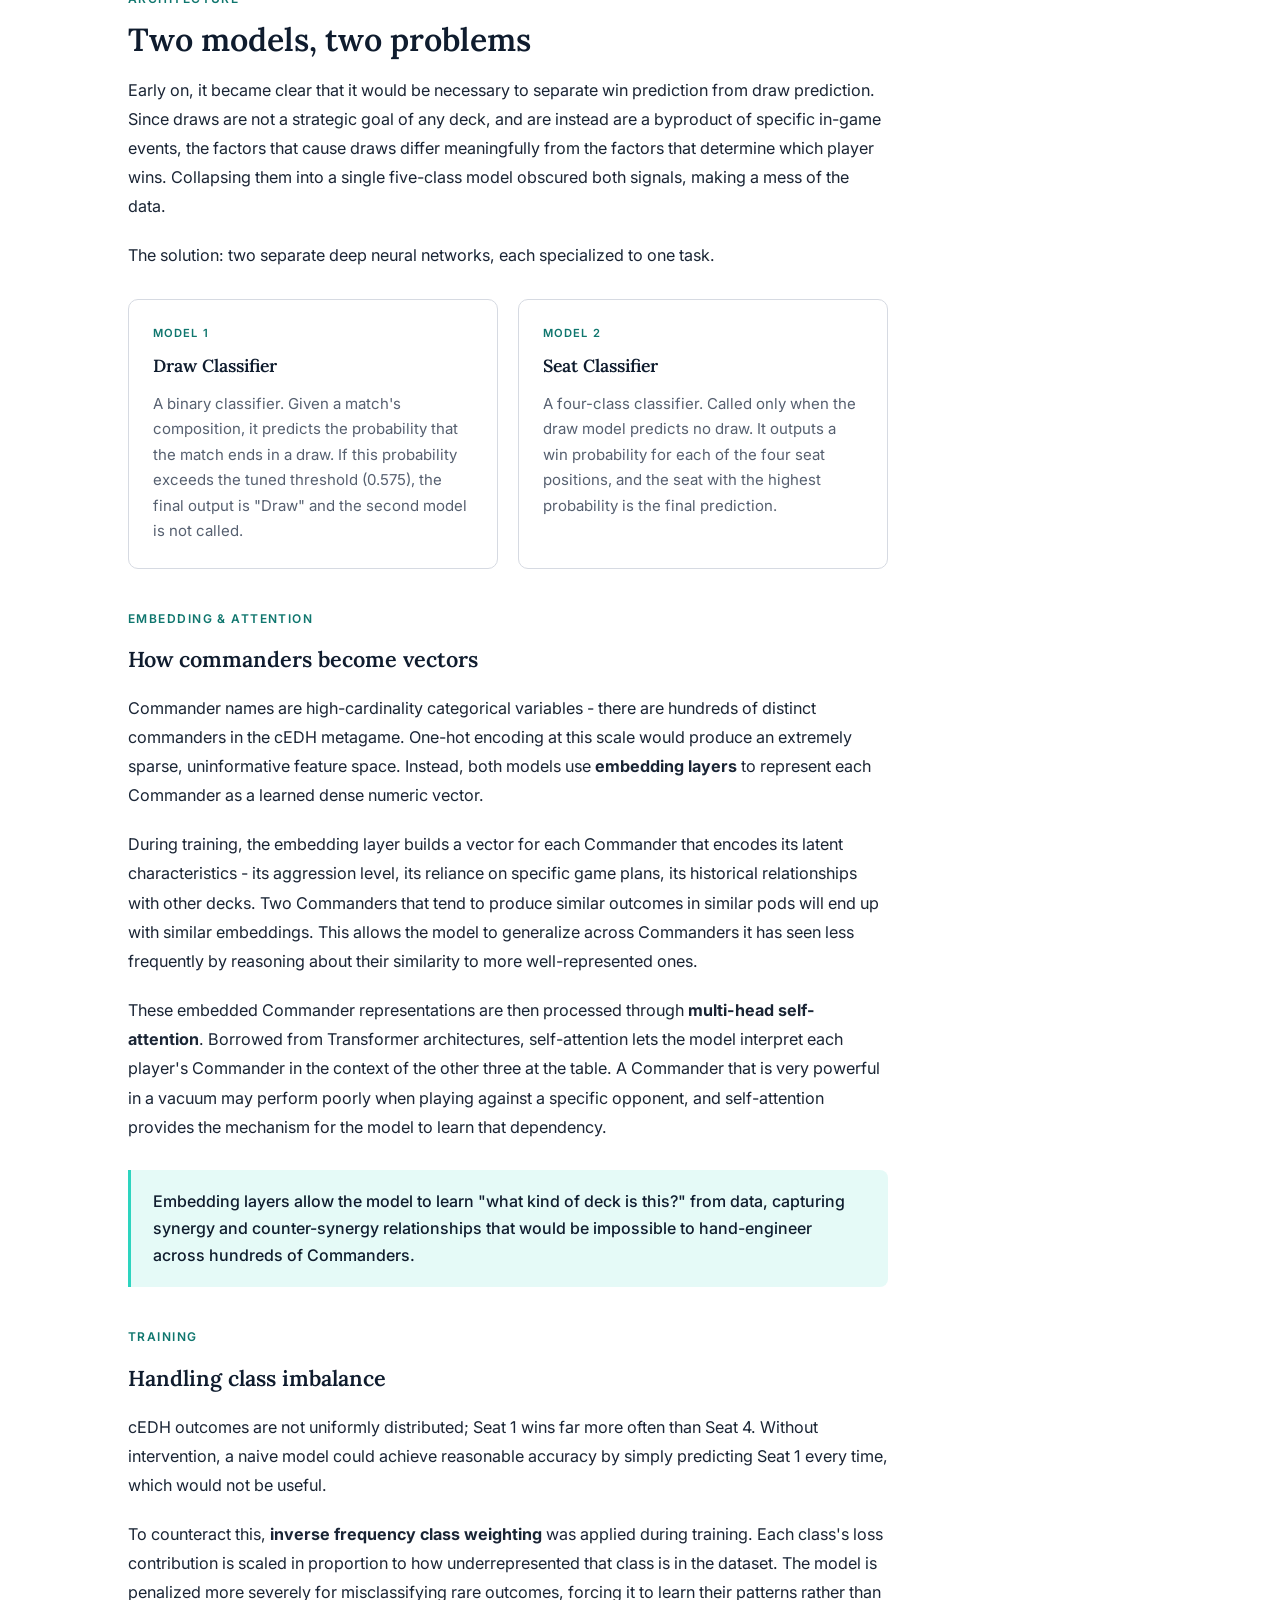
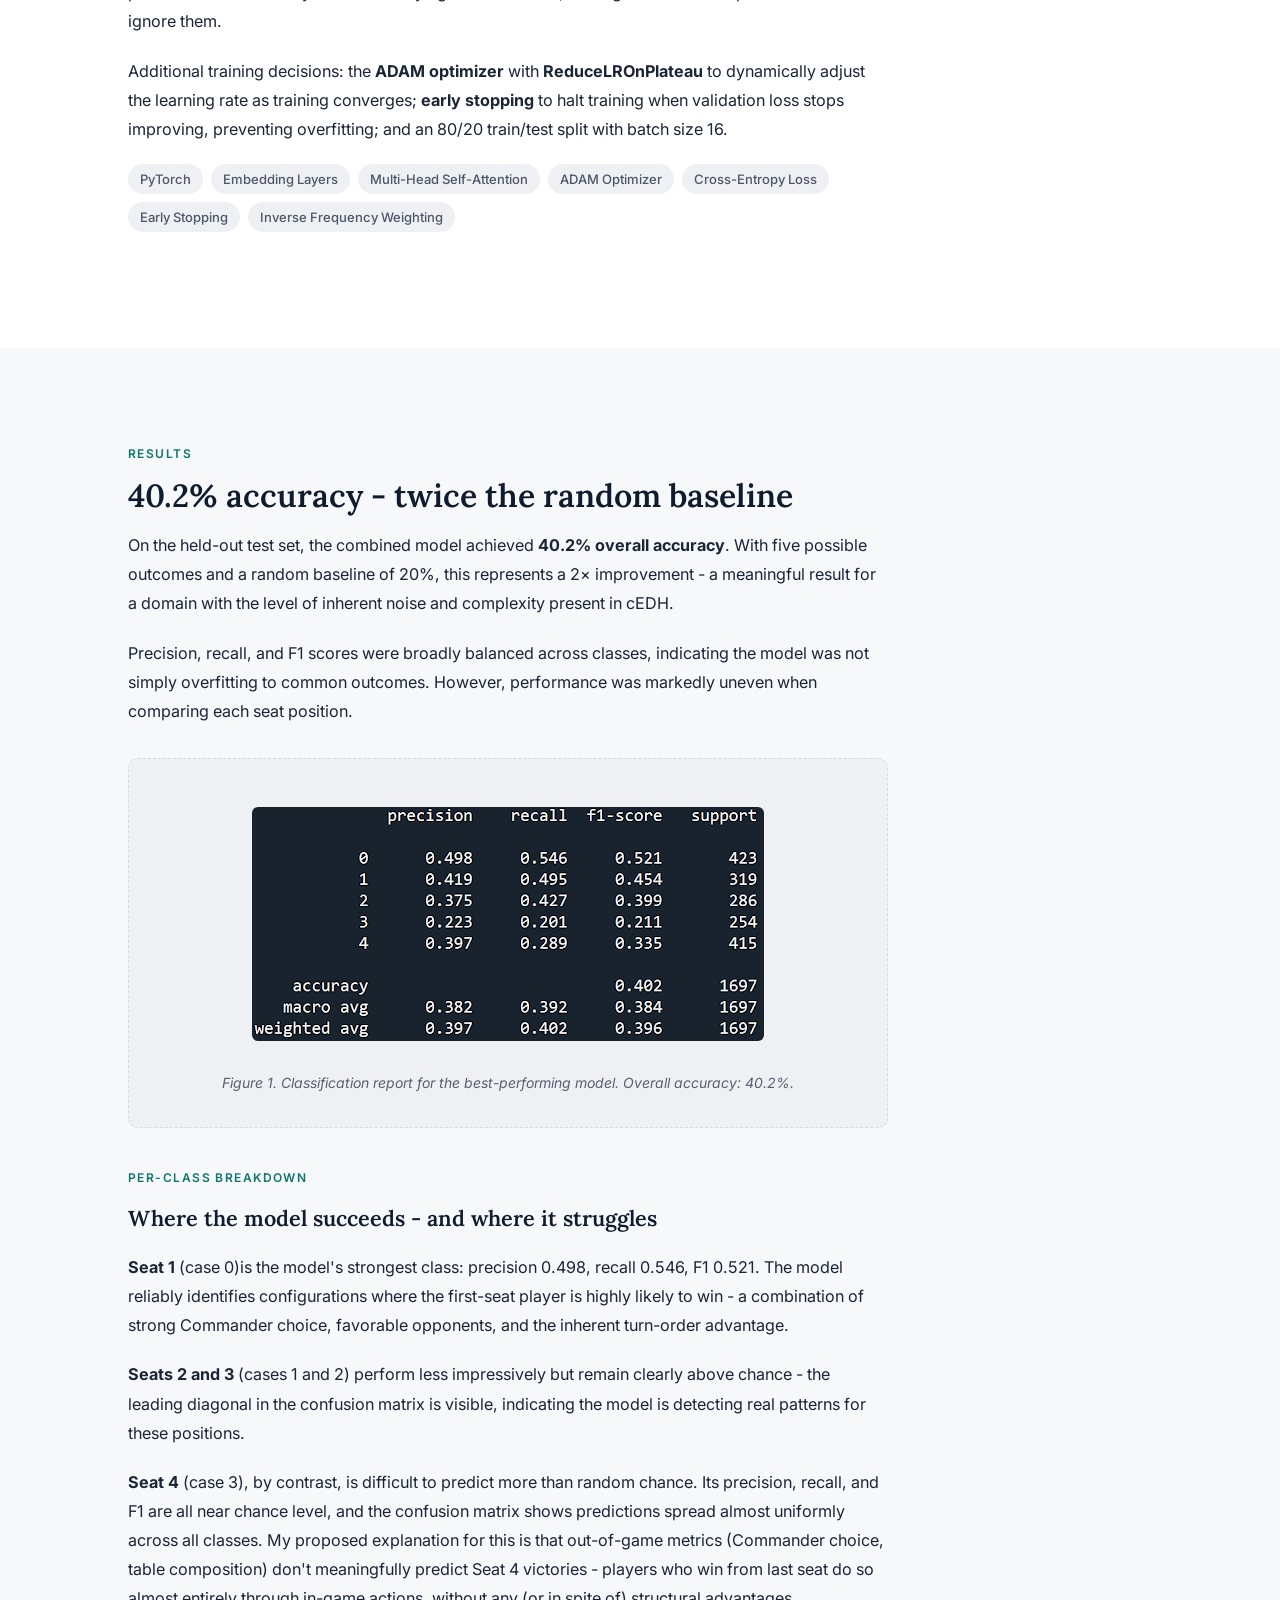
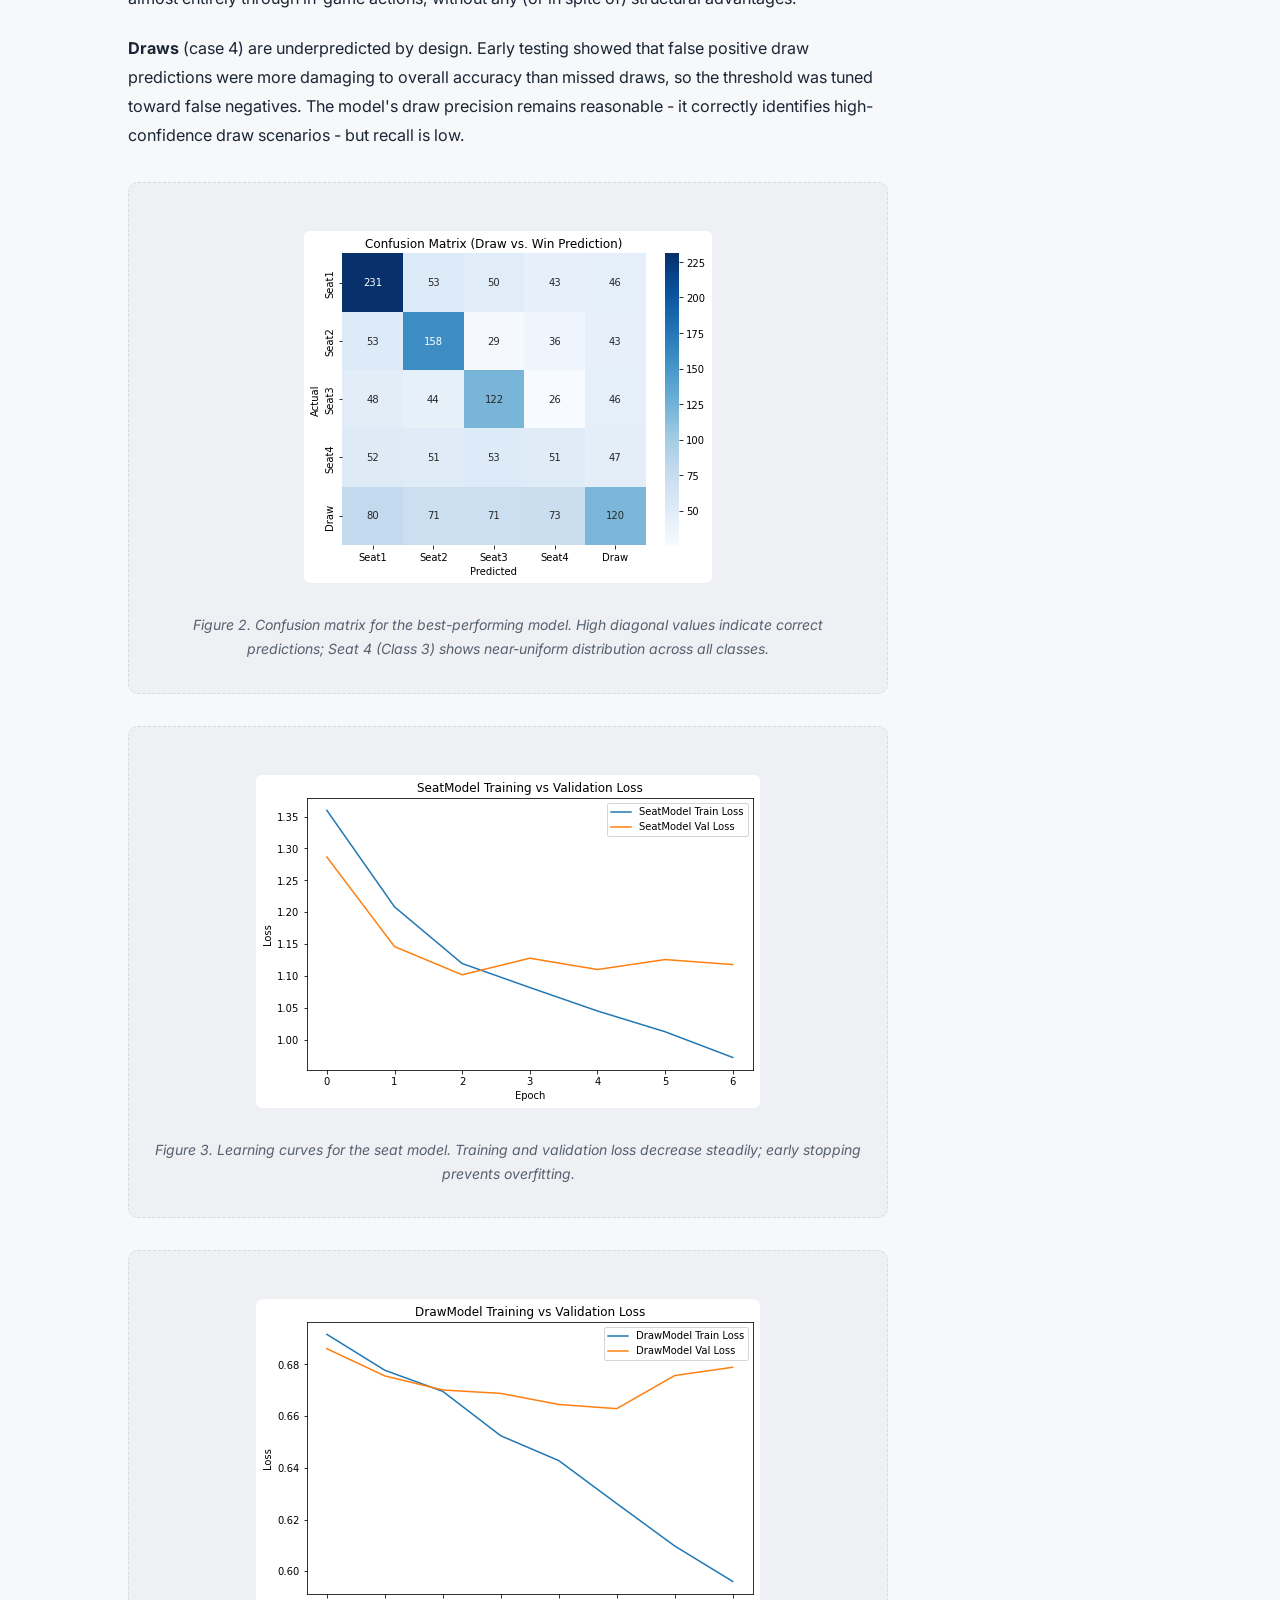
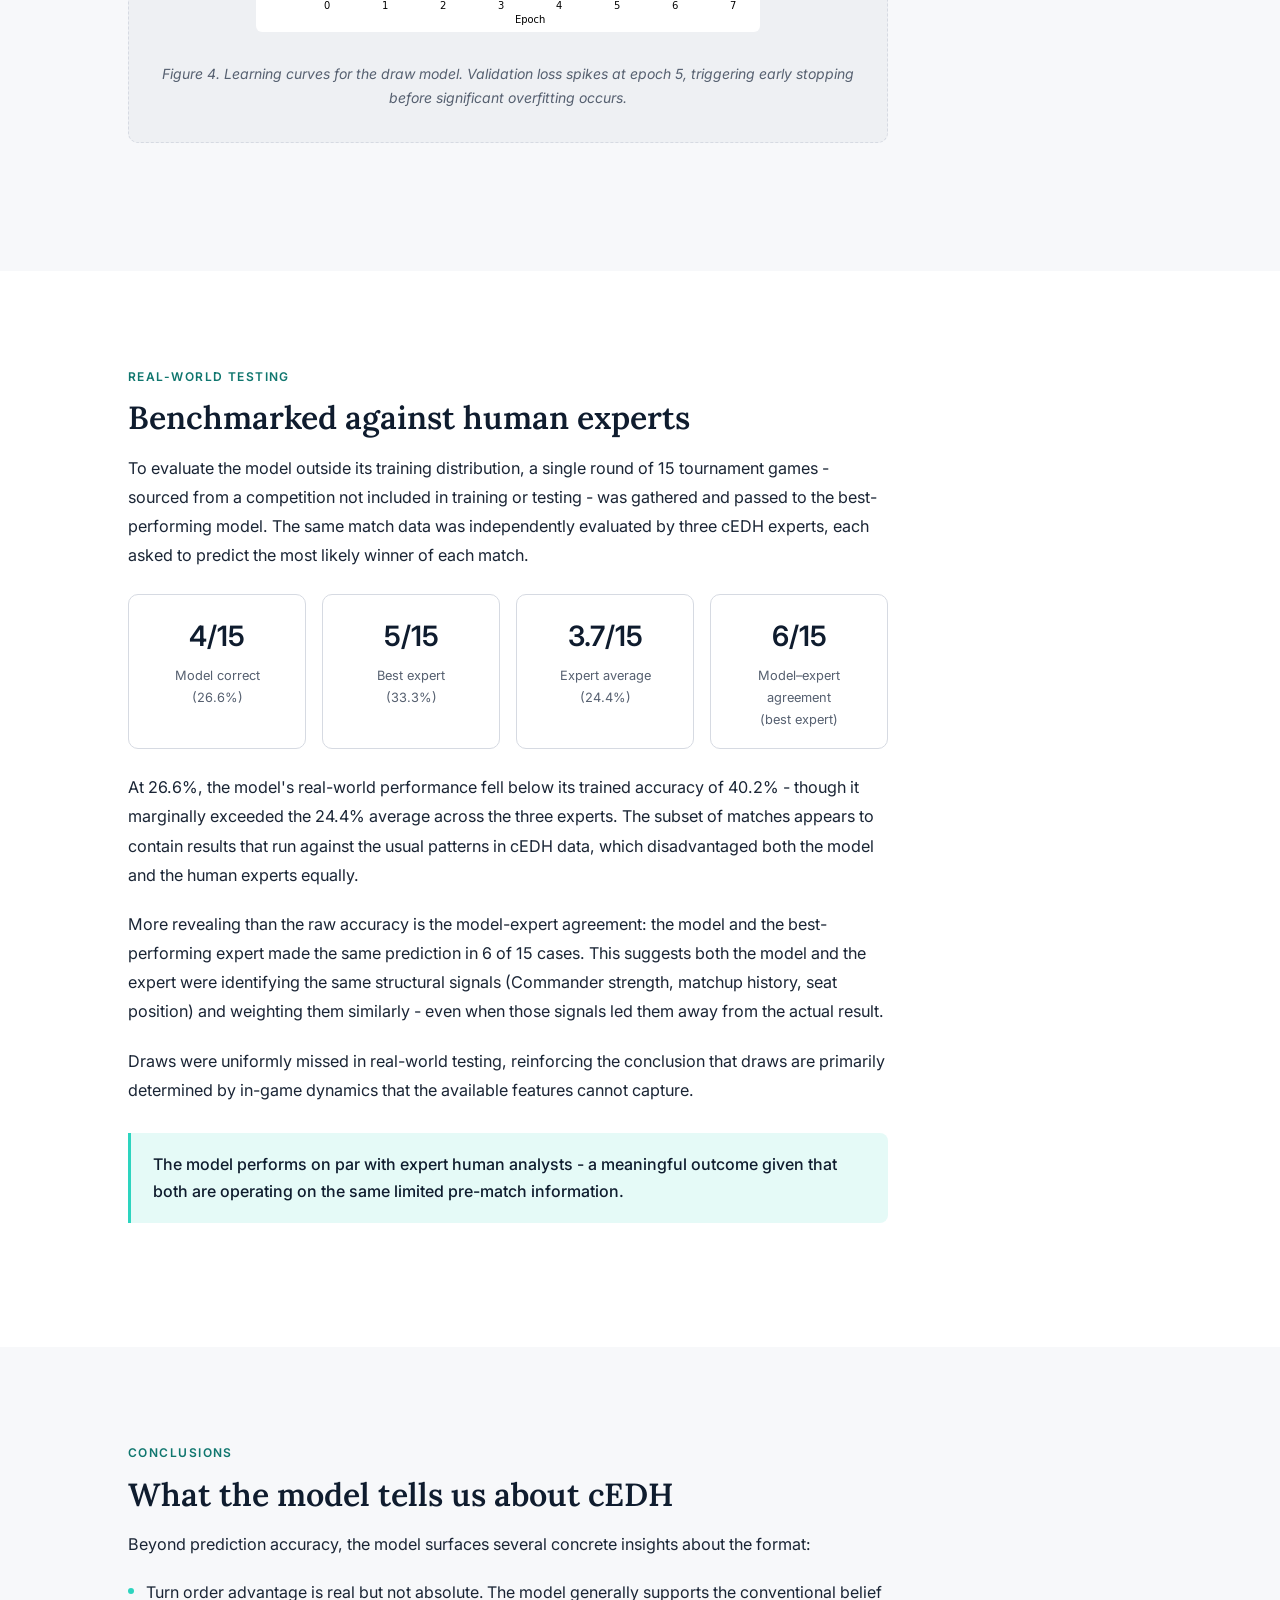
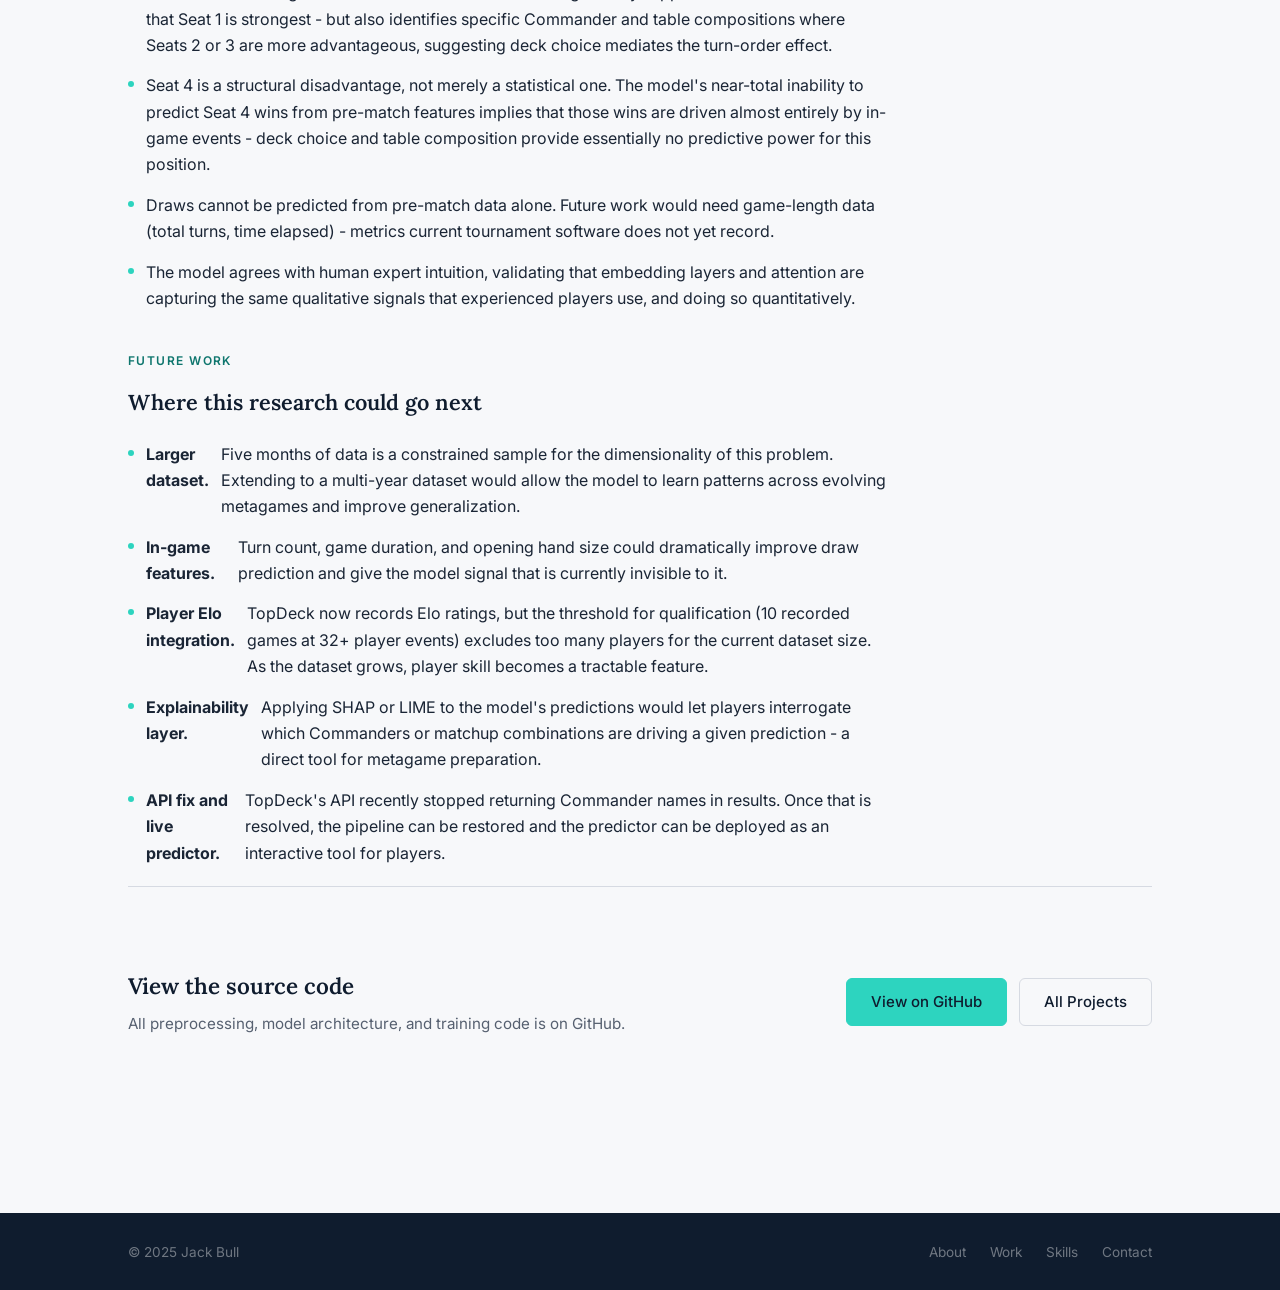
==== commit afa827a8: "Update cEDH case study text for accuracy and voice Refines wording across the methodology and result" ====
--- a/projects/cedh-model.html
+++ b/projects/cedh-model.html
@@ -445,7 +445,7 @@
           </div>
 
           <div class="callout reveal" role="note">
-            <p>Seat 1 (first in turn order) wins approximately 32.7% of tournamentcEDH games - nearly double Seat 4's 16.8%. (https://www.playnicemtg.com/meta)</p>
+            <p>Seat 1 (first in turn order) wins approximately 32.7% of tournament cEDH games - nearly double Seat 4's 16.8%. (https://www.playnicemtg.com/meta)</p>
           </div>
 
           <!-- Seat win-rate visual -->
@@ -544,7 +544,7 @@
           <h2 class="section-heading reveal">Two models, two problems</h2>
 
           <div class="cs-prose reveal">
-            <p>One critical early design decision was to separate win prediction from draw prediction. Since draws are not a strategic goal of any deck, and are instead are a byproduct of specific in-game events, the factors that cause draws differ meaningfully from the factors that determine which player wins. Collapsing them into a single five-class model obscured both signals.</p>
+            <p>Early on, it became clear that it would be necessary to separate win prediction from draw prediction. Since draws are not a strategic goal of any deck, and are instead are a byproduct of specific in-game events, the factors that cause draws differ meaningfully from the factors that determine which player wins. Collapsing them into a single five-class model obscured both signals, making a mess of the data.</p>
             <p>The solution: two separate deep neural networks, each specialized to one task.</p>
           </div>
 
@@ -605,7 +605,7 @@
 
           <div class="cs-prose reveal">
             <p>On the held-out test set, the combined model achieved <strong>40.2% overall accuracy</strong>. With five possible outcomes and a random baseline of 20%, this represents a 2× improvement - a meaningful result for a domain with the level of inherent noise and complexity present in cEDH.</p>
-            <p>Precision, recall, and F1 scores were broadly balanced across classes, indicating the model was not simply overfitting to common outcomes. However, performance was markedly uneven by seat position.</p>
+            <p>Precision, recall, and F1 scores were broadly balanced across classes, indicating the model was not simply overfitting to common outcomes. However, performance was markedly uneven when comparing each seat position.</p>
           </div>
 
           <figure class="cs-figure reveal" aria-label="Classification report figure">
@@ -619,10 +619,10 @@
           <h3 class="reveal" style="font-family:var(--font-serif);font-size:1.35rem;font-weight:600;color:var(--navy);margin-bottom:16px;">Where the model succeeds - and where it struggles</h3>
 
           <div class="cs-prose reveal">
-            <p><strong>Seat 1</strong> is the model's strongest class: precision 0.498, recall 0.546, F1 0.521. The model reliably identifies configurations where the first-seat player is highly likely to win - a combination of strong Commander choice, favorable opponents, and the inherent turn-order advantage.</p>
-            <p><strong>Seats 2 and 3</strong> perform less impressively but remain clearly above chance - the leading diagonal in the confusion matrix is visible, indicating the model is detecting real patterns for these positions.</p>
-            <p><strong>Seat 4</strong> is an outlier in the worst possible direction. Its precision, recall, and F1 are all near chance level, and the confusion matrix shows predictions spread almost uniformly across all classes. One interpretation: out-of-game metrics (Commander choice, table composition) simply do not predict Seat 4 victories - players who win from last position may be doing so almost entirely through in-game actions, without any structural advantage to anchor a prediction to.</p>
-            <p><strong>Draws</strong> are underpredicted by design. Early testing showed that false positive draw predictions were more damaging to overall accuracy than missed draws, so the threshold was tuned toward false negatives. The model's draw precision remains reasonable - it correctly identifies high-confidence draw scenarios - but recall is low.</p>
+            <p><strong>Seat 1</strong> (case 0)is the model's strongest class: precision 0.498, recall 0.546, F1 0.521. The model reliably identifies configurations where the first-seat player is highly likely to win - a combination of strong Commander choice, favorable opponents, and the inherent turn-order advantage.</p>
+            <p><strong>Seats 2 and 3</strong> (cases 1 and 2) perform less impressively but remain clearly above chance - the leading diagonal in the confusion matrix is visible, indicating the model is detecting real patterns for these positions.</p>
+            <p><strong>Seat 4</strong> (case 3), by contrast, is difficult to predict more than random chance. Its precision, recall, and F1 are all near chance level, and the confusion matrix shows predictions spread almost uniformly across all classes. My proposed explanation for this is that out-of-game metrics (Commander choice, table composition) don't meaningfully predict Seat 4 victories - players who win from last seat do so almost entirely through in-game actions, without any (or in spite of) structural advantages.</p>
+            <p><strong>Draws</strong> (case 4) are underpredicted by design. Early testing showed that false positive draw predictions were more damaging to overall accuracy than missed draws, so the threshold was tuned toward false negatives. The model's draw precision remains reasonable - it correctly identifies high-confidence draw scenarios - but recall is low.</p>
           </div>
 
           <figure class="cs-figure reveal" aria-label="Confusion matrix figure">
